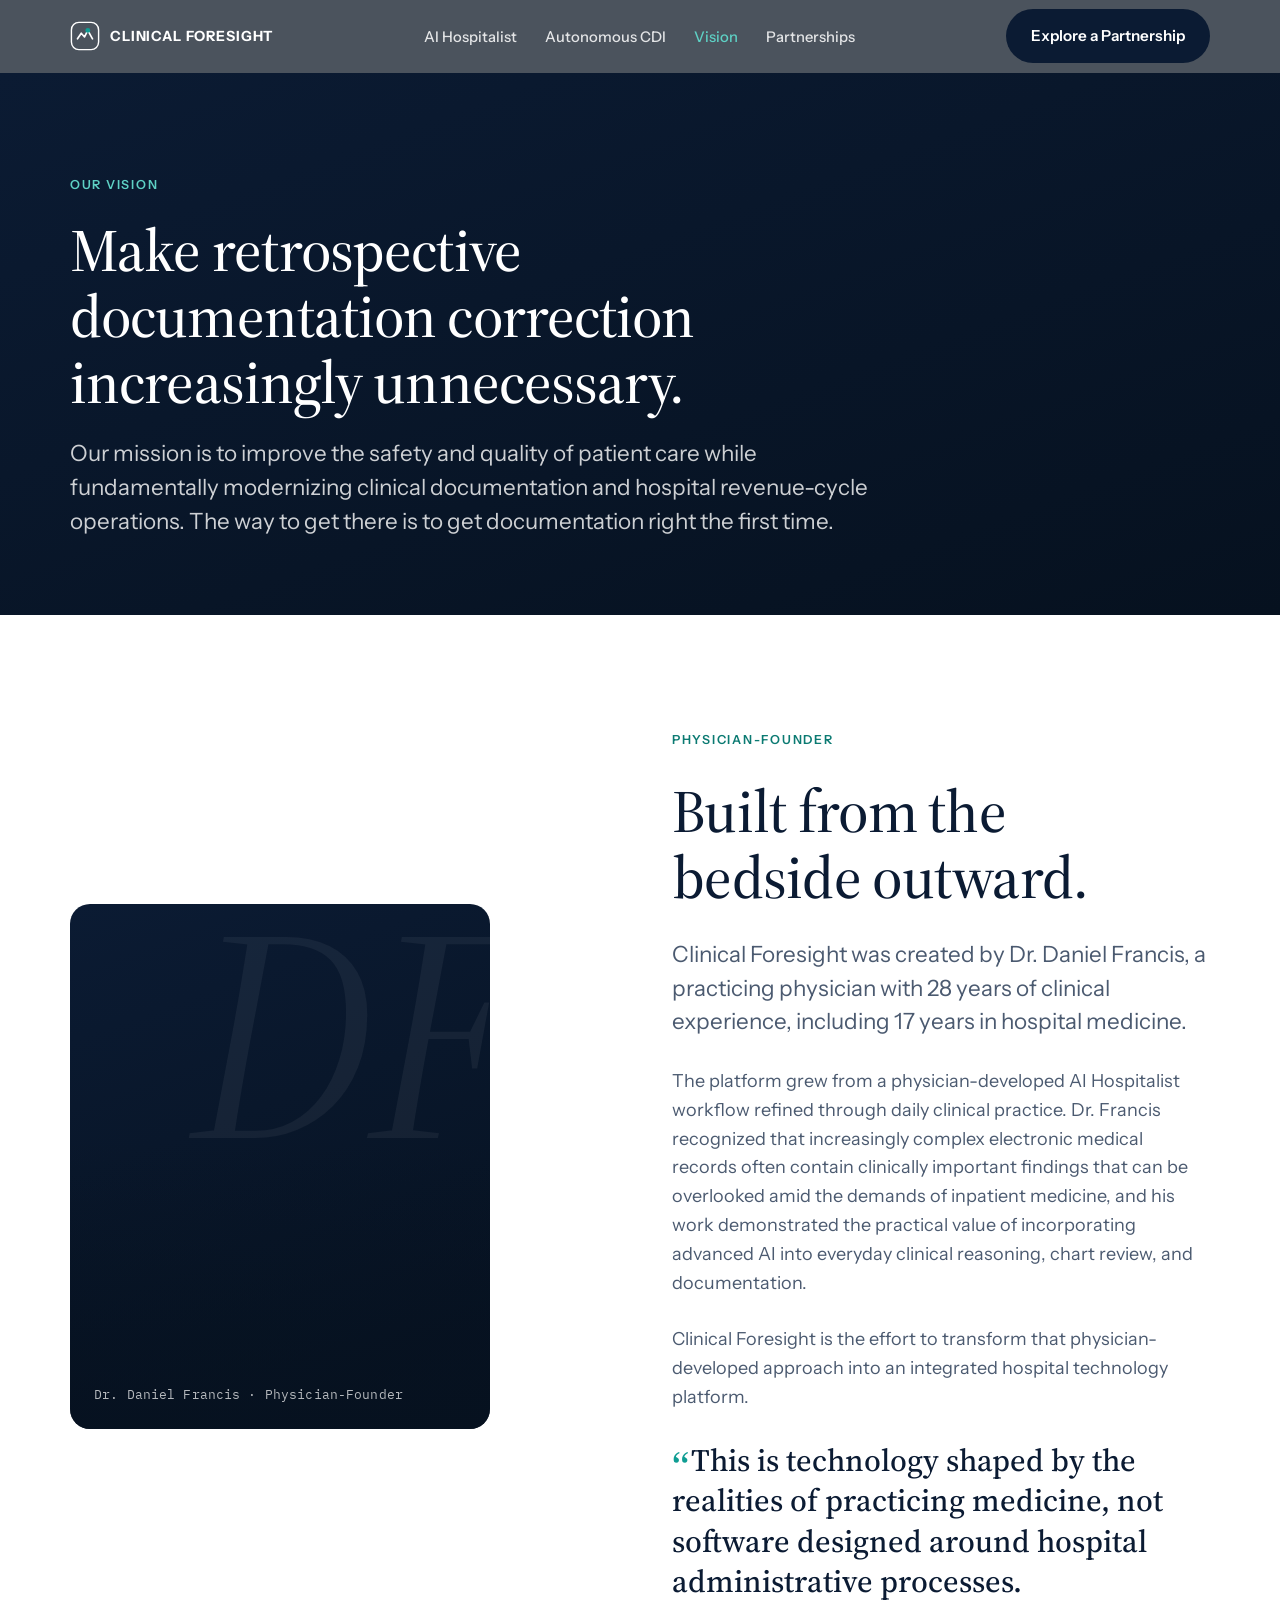
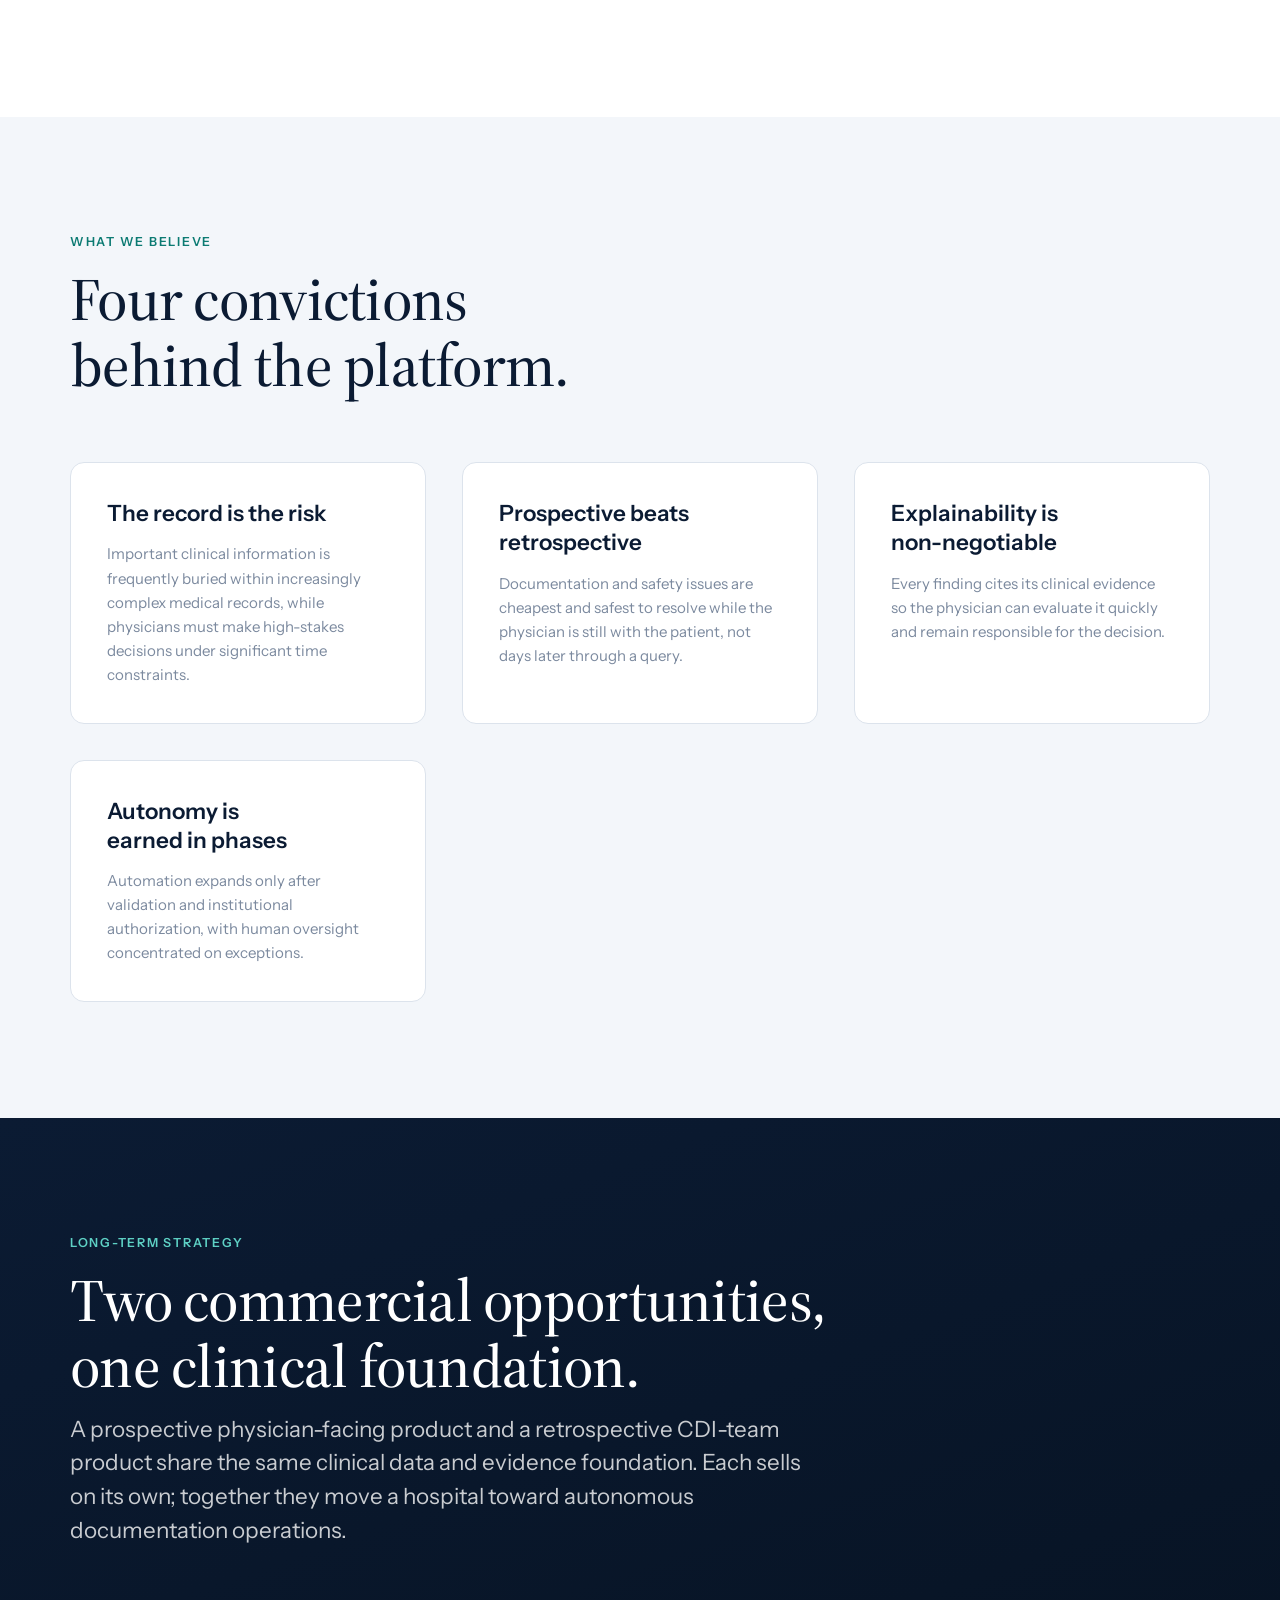
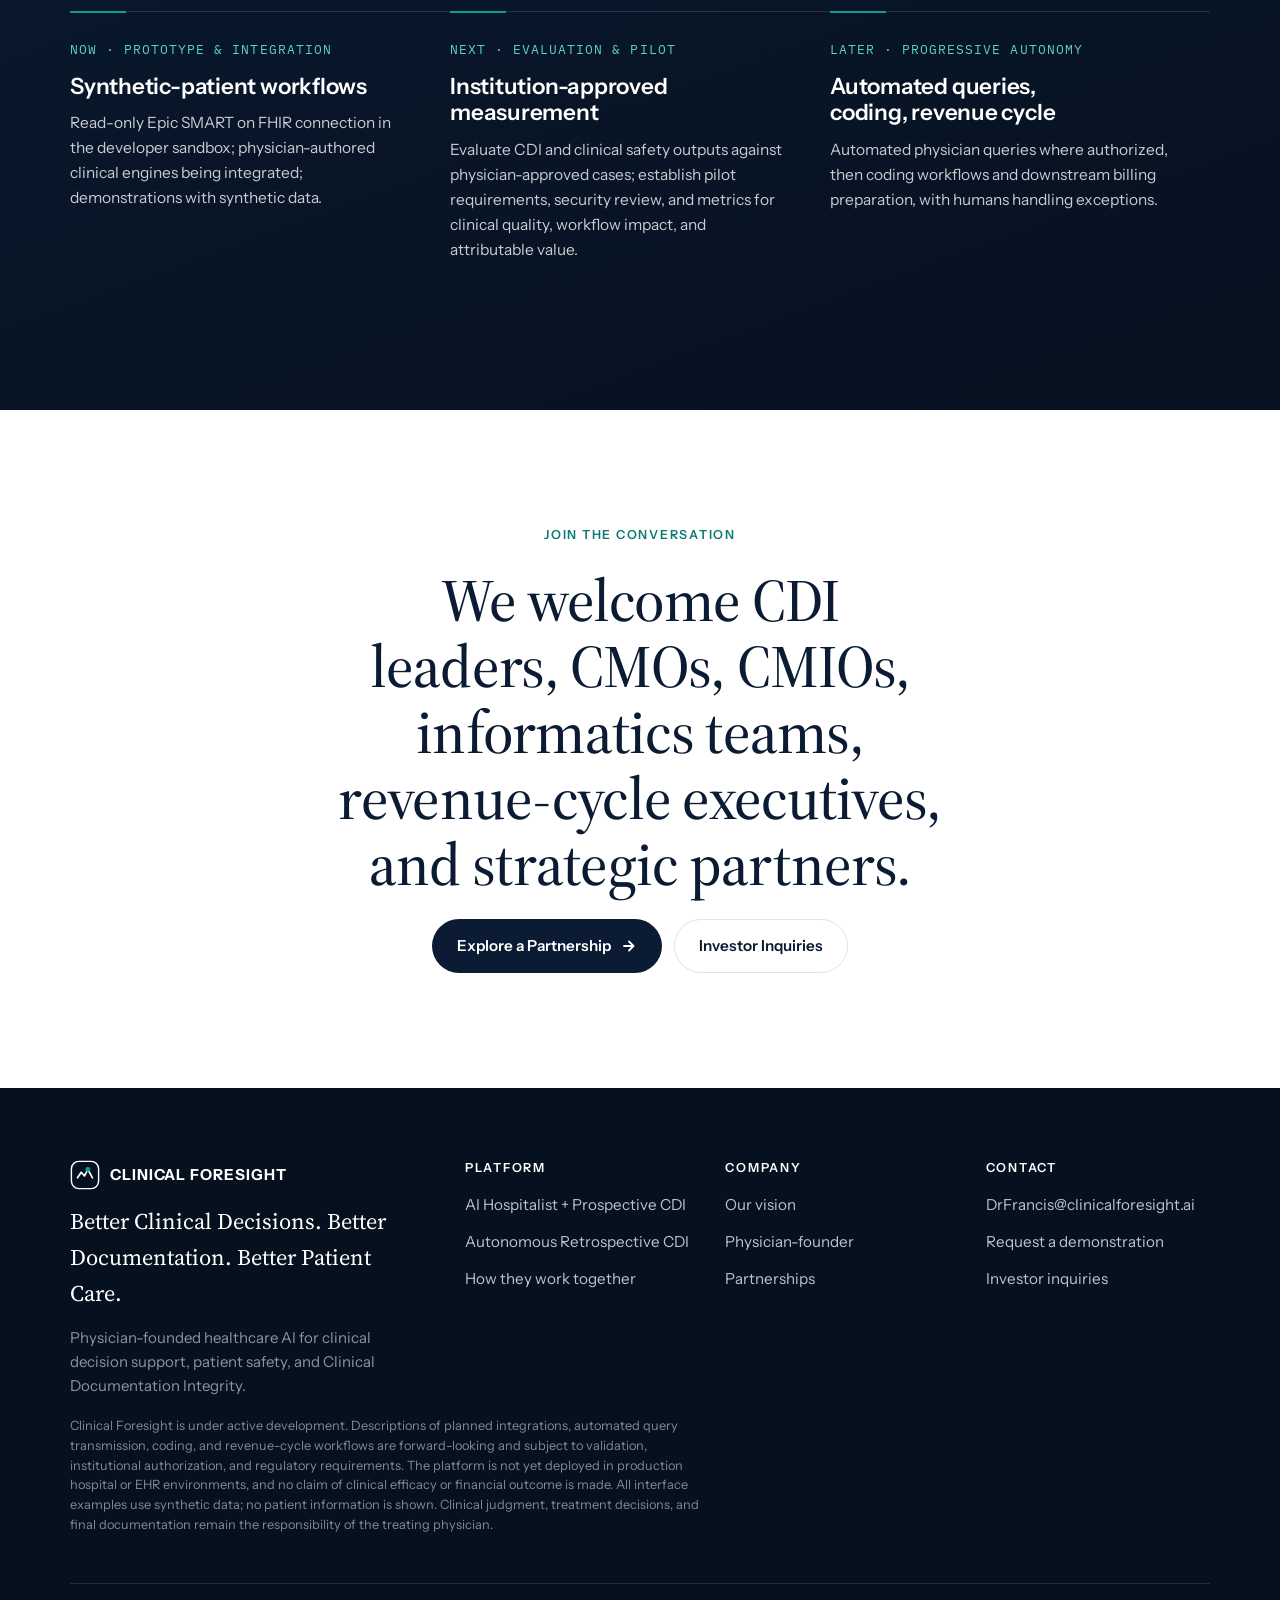
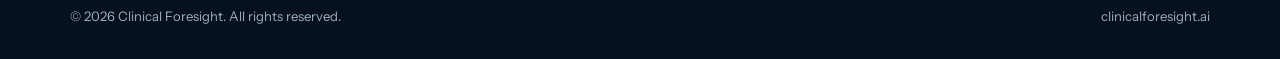
==== about.html @ f78b1f13 "Clinical Foresight website: initial build Co-Authored-By: Claude Fable 5.1 <noreply@anthropic.com> C" ====
<!doctype html>
<html lang="en">
<head>
<meta charset="utf-8">
<meta name="viewport" content="width=device-width, initial-scale=1, viewport-fit=cover">
<title>Our Vision | Clinical Foresight</title>
<meta name="description" content="The physician-founder story, clinical motivation, company mission, and long-term strategy behind Clinical Foresight.">
<link rel="canonical" href="https://www.clinicalforesight.ai/about.html">
<meta property="og:type" content="website">
<meta property="og:site_name" content="Clinical Foresight">
<meta property="og:title" content="Our Vision | Clinical Foresight">
<meta property="og:description" content="The physician-founder story, clinical motivation, company mission, and long-term strategy behind Clinical Foresight.">
<meta property="og:url" content="https://www.clinicalforesight.ai/about.html">
<meta name="twitter:card" content="summary_large_image">
<meta name="theme-color" content="#0B1B33">
<link rel="icon" href="assets/favicon.svg" type="image/svg+xml">
<link rel="preconnect" href="https://fonts.googleapis.com">
<link rel="preconnect" href="https://fonts.gstatic.com" crossorigin>
<link rel="stylesheet" href="https://fonts.googleapis.com/css2?family=Source+Serif+4:ital,opsz,wght@0,8..60,400;0,8..60,500;1,8..60,400;1,8..60,500&family=Instrument+Sans:wght@400;500;600&family=IBM+Plex+Mono:wght@400;500&display=swap">
<link rel="stylesheet" href="assets/styles.css">
<script type="application/ld+json">
{"@context":"https://schema.org","@type":"Organization","name":"Clinical Foresight","url":"https://www.clinicalforesight.ai","email":"DrFrancis@clinicalforesight.ai","founder":{"@type":"Person","name":"Daniel Francis","jobTitle":"Physician-Founder"},"description":"Physician-founded healthcare AI company developing clinical decision support, patient safety, and Clinical Documentation Integrity (CDI) automation for hospitals."}
</script>
</head>
<body>
<a class="skip-link" href="#main">Skip to content</a>
<header class="header header--dark">
  <div class="container">
    <nav class="nav" aria-label="Primary">
      <a class="brand" href="index.html" aria-label="Clinical Foresight home"><svg class="brand__mark" viewBox="0 0 32 32" aria-hidden="true" fill="none">
  <rect x="1.5" y="1.5" width="29" height="29" rx="8" stroke="currentColor" stroke-width="1.5"/>
  <path d="M8 19 L12 13 L15.5 17 L19 10 L24 19" stroke="currentColor" stroke-width="1.8" stroke-linecap="round" stroke-linejoin="round"/>
  <circle cx="19" cy="10" r="2.6" fill="#0F9D93"/>
</svg><span>Clinical Foresight</span></a>
      <ul class="nav__links">
        <li><a href="ai-hospitalist.html">AI Hospitalist</a></li>
        <li><a href="autonomous-cdi.html">Autonomous CDI</a></li>
        <li><a href="about.html" aria-current="page">Vision</a></li>
        <li><a href="contact.html">Partnerships</a></li>
      </ul>
      <a class="btn btn--primary nav__cta" href="contact.html">Explore a Partnership</a>
      <button class="nav__toggle" type="button" aria-expanded="false" aria-controls="mobile-nav" aria-label="Open menu"><span></span></button>
    </nav>
  </div>
  <div class="nav__mobile" id="mobile-nav">
    <div class="container">
      <ul>
        <li><a href="index.html">Home</a></li>
        <li><a href="ai-hospitalist.html">AI Hospitalist</a></li>
        <li><a href="autonomous-cdi.html">Autonomous CDI</a></li>
        <li><a href="about.html" aria-current="page">Vision</a></li>
        <li><a href="contact.html">Partnerships</a></li>
      </ul>
      <a class="btn btn--primary" href="contact.html">Explore a Partnership</a>
    </div>
  </div>
</header>
<main id="main">

<section class="page-hero band">
  <div class="container">
    <div class="page-hero__inner">
      <p class="eyebrow">Our vision</p>
      <h1>Make retrospective documentation correction increasingly unnecessary.</h1>
      <p class="lede">Our mission is to improve the safety and quality of patient care while fundamentally modernizing clinical documentation and hospital revenue-cycle operations. The way to get there is to get documentation right the first time.</p>
    </div>
  </div>
</section>

<section class="section" id="founder">
  <div class="container">
    <div class="founder">
      <div class="founder__portrait reveal" aria-hidden="true">
        <span class="mono">Dr. Daniel Francis · Physician-Founder</span>
      </div>
      <div class="stack stack--lg reveal" data-delay="1">
        <p class="eyebrow">Physician-founder</p>
        <h2>Built from the bedside outward.</h2>
        <p class="lede">Clinical Foresight was created by Dr. Daniel Francis, a practicing physician with 28 years of clinical experience, including 17 years in hospital medicine.</p>
        <p>The platform grew from a physician-developed AI Hospitalist workflow refined through daily clinical practice. Dr. Francis recognized that increasingly complex electronic medical records often contain clinically important findings that can be overlooked amid the demands of inpatient medicine, and his work demonstrated the practical value of incorporating advanced AI into everyday clinical reasoning, chart review, and documentation.</p>
        <p>Clinical Foresight is the effort to transform that physician-developed approach into an integrated hospital technology platform.</p>
        <p class="founder__quote">This is technology shaped by the realities of practicing medicine, not software designed around hospital administrative processes.</p>
      </div>
    </div>
  </div>
</section>

<section class="section section--mist">
  <div class="container">
    <div class="sec-head reveal">
      <p class="eyebrow">What we believe</p>
      <h2>Four convictions behind the platform.</h2>
    </div>
    <div class="grid grid--2">
      <div class="card reveal"><h4>The record is the risk</h4><p class="small">Important clinical information is frequently buried within increasingly complex medical records, while physicians must make high-stakes decisions under significant time constraints.</p></div>
      <div class="card reveal" data-delay="1"><h4>Prospective beats retrospective</h4><p class="small">Documentation and safety issues are cheapest and safest to resolve while the physician is still with the patient, not days later through a query.</p></div>
      <div class="card reveal" data-delay="2"><h4>Explainability is non-negotiable</h4><p class="small">Every finding cites its clinical evidence so the physician can evaluate it quickly and remain responsible for the decision.</p></div>
      <div class="card reveal" data-delay="3"><h4>Autonomy is earned in phases</h4><p class="small">Automation expands only after validation and institutional authorization, with human oversight concentrated on exceptions.</p></div>
    </div>
  </div>
</section>

<section class="section band">
  <div class="container">
    <div class="sec-head reveal">
      <p class="eyebrow">Long-term strategy</p>
      <h2>Two commercial opportunities, one clinical foundation.</h2>
      <p class="lede">A prospective physician-facing product and a retrospective CDI-team product share the same clinical data and evidence foundation. Each sells on its own; together they move a hospital toward autonomous documentation operations.</p>
    </div>
    <div class="steps">
      <div class="step reveal">
        <span class="step__n">NOW · PROTOTYPE &amp; INTEGRATION</span>
        <h3>Synthetic-patient workflows</h3>
        <p>Read-only Epic SMART on FHIR connection in the developer sandbox; physician-authored clinical engines being integrated; demonstrations with synthetic data.</p>
      </div>
      <div class="step reveal" data-delay="1">
        <span class="step__n">NEXT · EVALUATION &amp; PILOT</span>
        <h3>Institution-approved measurement</h3>
        <p>Evaluate CDI and clinical safety outputs against physician-approved cases; establish pilot requirements, security review, and metrics for clinical quality, workflow impact, and attributable value.</p>
      </div>
      <div class="step reveal" data-delay="2">
        <span class="step__n">LATER · PROGRESSIVE AUTONOMY</span>
        <h3>Automated queries, coding, revenue cycle</h3>
        <p>Automated physician queries where authorized, then coding workflows and downstream billing preparation, with humans handling exceptions.</p>
      </div>
    </div>
  </div>
</section>

<section class="section">
  <div class="container">
    <div class="cta reveal">
      <p class="eyebrow">Join the conversation</p>
      <h2>We welcome CDI leaders, CMOs, CMIOs, informatics teams, revenue-cycle executives, and strategic partners.</h2>
      <div class="btn-row">
        <a class="btn btn--primary" href="contact.html">Explore a Partnership <svg class="arrow" width="16" height="16" viewBox="0 0 16 16" aria-hidden="true"><path d="M3 8h9M8 3.5 12.5 8 8 12.5" fill="none" stroke="currentColor" stroke-width="1.8" stroke-linecap="round" stroke-linejoin="round"/></svg></a>
        <a class="btn btn--ghost" href="contact.html#investors">Investor Inquiries</a>
      </div>
    </div>
  </div>
</section>
</main>
<footer class="footer">
  <div class="container">
    <div class="footer__grid">
      <div class="footer__brand">
        <a class="brand" href="index.html"><svg class="brand__mark" viewBox="0 0 32 32" aria-hidden="true" fill="none">
  <rect x="1.5" y="1.5" width="29" height="29" rx="8" stroke="currentColor" stroke-width="1.5"/>
  <path d="M8 19 L12 13 L15.5 17 L19 10 L24 19" stroke="currentColor" stroke-width="1.8" stroke-linecap="round" stroke-linejoin="round"/>
  <circle cx="19" cy="10" r="2.6" fill="#0F9D93"/>
</svg><span>Clinical Foresight</span></a>
        <p class="footer__tag">Better Clinical Decisions. Better Documentation. Better Patient Care.</p>
        <p class="small" style="color:rgba(255,255,255,0.55)">Physician-founded healthcare AI for clinical decision support, patient safety, and Clinical Documentation Integrity.</p>
      </div>
      <div>
        <h4>Platform</h4>
        <ul>
          <li><a href="ai-hospitalist.html">AI Hospitalist + Prospective CDI</a></li>
          <li><a href="autonomous-cdi.html">Autonomous Retrospective CDI</a></li>
          <li><a href="index.html#together">How they work together</a></li>
        </ul>
      </div>
      <div>
        <h4>Company</h4>
        <ul>
          <li><a href="about.html">Our vision</a></li>
          <li><a href="about.html#founder">Physician-founder</a></li>
          <li><a href="contact.html">Partnerships</a></li>
        </ul>
      </div>
      <div>
        <h4>Contact</h4>
        <ul>
          <li><a href="mailto:DrFrancis@clinicalforesight.ai">DrFrancis@clinicalforesight.ai</a></li>
          <li><a href="contact.html#demo">Request a demonstration</a></li>
          <li><a href="contact.html#investors">Investor inquiries</a></li>
        </ul>
      </div>
    </div>
    <p class="footer__legal">Clinical Foresight is under active development. Descriptions of planned integrations, automated query transmission, coding, and revenue-cycle workflows are forward-looking and subject to validation, institutional authorization, and regulatory requirements. The platform is not yet deployed in production hospital or EHR environments, and no claim of clinical efficacy or financial outcome is made. All interface examples use synthetic data; no patient information is shown. Clinical judgment, treatment decisions, and final documentation remain the responsibility of the treating physician.</p>
    <div class="footer__bottom">
      <span>&copy; <span id="year">2026</span> Clinical Foresight. All rights reserved.</span>
      <span>clinicalforesight.ai</span>
    </div>
  </div>
</footer>
<script src="assets/main.js" defer></script>
</body>
</html>
---- assets/styles.css ----
/* ==========================================================================
   Clinical Foresight — design system
   Layout concept: white editorial pages punctuated by deep-navy "instrument"
   bands; one teal accent reserved for the finding that matters.
   ========================================================================== */

:root {
  /* Color */
  --ink:        #0B1B33;   /* deep navy — headings, primary buttons, bands */
  --ink-deep:   #06111F;   /* darkest navy — band gradients */
  --ink-soft:   #1A2E4F;   /* raised surfaces inside navy bands */
  --slate:      #4B5A70;   /* body text */
  --mute:       #7C8A9F;   /* captions, metadata */
  --line:       #DCE3EC;   /* hairlines on white */
  --line-dark:  rgba(255,255,255,0.12);
  --mist:       #F3F6FA;   /* hue-biased neutral surface */
  --paper:      #FFFFFF;
  --teal:       #0F9D93;   /* the single accent */
  --teal-ink:   #0B7A72;   /* accent on white when it must pass AA as text */
  --teal-light: #5ED1C5;   /* accent on navy */
  --amber:      #C98A06;   /* semantic: review */
  --rose:       #D14B4B;   /* semantic: critical */

  /* Type */
  --font-display: "Source Serif 4", "Iowan Old Style", Georgia, serif;
  --font-body:    "Instrument Sans", "Helvetica Neue", Arial, sans-serif;
  --font-mono:    "IBM Plex Mono", "SFMono-Regular", Menlo, monospace;

  /* Scale */
  --step--1: clamp(0.84rem, 0.80rem + 0.2vw, 0.94rem);
  --step-0:  clamp(1.00rem, 0.96rem + 0.25vw, 1.125rem);
  --step-1:  clamp(1.20rem, 1.10rem + 0.5vw, 1.40rem);
  --step-2:  clamp(1.50rem, 1.30rem + 1vw, 1.95rem);
  --step-3:  clamp(1.95rem, 1.60rem + 1.8vw, 2.75rem);
  --step-4:  clamp(2.40rem, 1.80rem + 3vw, 3.75rem);
  --step-5:  clamp(2.80rem, 2.00rem + 4.2vw, 4.75rem);

  --container: 1180px;
  --gutter-l: max(20px, env(safe-area-inset-left, 0px));
  --gutter-r: max(20px, env(safe-area-inset-right, 0px));
  --radius: 14px;
  --shadow: 0 1px 2px rgba(11,27,51,0.06), 0 12px 32px -12px rgba(11,27,51,0.18);
  --ease: cubic-bezier(.2,.7,.2,1);
  color-scheme: light;
}

/* ---------- Reset ---------- */
*, *::before, *::after { box-sizing: border-box; }
html { -webkit-text-size-adjust: 100%; scroll-behavior: smooth; }
body {
  margin: 0;
  font-family: var(--font-body);
  font-size: var(--step-0);
  line-height: 1.6;
  color: var(--slate);
  background: var(--paper);
  -webkit-font-smoothing: antialiased;
  overflow-x: hidden;
}
img, svg { max-width: 100%; height: auto; display: block; }
h1, h2, h3, h4 { color: var(--ink); margin: 0; text-wrap: balance; line-height: 1.1; }
h1 { font-family: var(--font-display); font-weight: 500; font-size: var(--step-5); letter-spacing: -0.015em; }
h2 { font-family: var(--font-display); font-weight: 500; font-size: var(--step-4); letter-spacing: -0.012em; }
h3 { font-family: var(--font-body); font-weight: 600; font-size: var(--step-2); letter-spacing: -0.01em; line-height: 1.2; }
h4 { font-family: var(--font-body); font-weight: 600; font-size: var(--step-1); line-height: 1.3; }
p { margin: 0; }
a { color: var(--teal-ink); text-decoration-thickness: 1px; text-underline-offset: 3px; }
ul { margin: 0; padding: 0; list-style: none; }
strong { color: var(--ink); font-weight: 600; }
:focus-visible { outline: 3px solid var(--teal); outline-offset: 3px; border-radius: 4px; }
.sr-only { position: absolute; width: 1px; height: 1px; overflow: hidden; clip: rect(0 0 0 0); white-space: nowrap; }
.skip-link { position: absolute; left: var(--gutter-l); top: -100px; z-index: 100; background: var(--ink); color: #fff; padding: 10px 16px; border-radius: 8px; }
.skip-link:focus { top: 12px; }

/* ---------- Layout ---------- */
.container { width: 100%; max-width: var(--container); margin-inline: auto; padding-left: var(--gutter-l); padding-right: var(--gutter-r); }
.section { padding-block: clamp(64px, 9vw, 120px); }
.section--tight { padding-block: clamp(40px, 6vw, 72px); }
.section--mist { background: var(--mist); }
.band { background: linear-gradient(160deg, var(--ink) 0%, var(--ink-deep) 100%); color: rgba(255,255,255,0.78); }
.band h1, .band h2, .band h3, .band h4, .band strong { color: #fff; }
.band a { color: var(--teal-light); }
.grid { display: grid; gap: clamp(20px, 3vw, 36px); }
.grid > * { min-width: 0; }
.grid--2 { grid-template-columns: repeat(auto-fit, minmax(min(100%, 320px), 1fr)); }
.grid--3 { grid-template-columns: repeat(auto-fit, minmax(min(100%, 280px), 1fr)); }
.grid--4 { grid-template-columns: repeat(auto-fit, minmax(min(100%, 220px), 1fr)); }
.split { display: grid; gap: clamp(32px, 5vw, 72px); align-items: center; grid-template-columns: repeat(auto-fit, minmax(min(100%, 420px), 1fr)); }
.split > * { min-width: 0; }
.measure { max-width: 62ch; }
.center { text-align: center; margin-inline: auto; }
.stack { display: grid; gap: 16px; }
.stack--lg { gap: 28px; }

/* ---------- Type helpers ---------- */
.eyebrow { font-family: var(--font-body); font-size: 0.78rem; font-weight: 600; letter-spacing: 0.14em; text-transform: uppercase; color: var(--teal-ink); }
.band .eyebrow { color: var(--teal-light); }
.lede { font-size: var(--step-1); line-height: 1.5; color: var(--slate); max-width: 58ch; }
.band .lede { color: rgba(255,255,255,0.78); }
.small { font-size: var(--step--1); color: var(--mute); }
.mono { font-family: var(--font-mono); font-size: 0.82rem; letter-spacing: 0.01em; }
.sec-head { display: grid; gap: 14px; max-width: 760px; margin-bottom: clamp(36px, 5vw, 64px); }
.sec-head--center { text-align: center; margin-inline: auto; }
.sec-head--center .lede { margin-inline: auto; }

/* ---------- Buttons ---------- */
.btn {
  display: inline-flex; align-items: center; justify-content: center; gap: 10px;
  padding: 14px 24px; border-radius: 999px; font-weight: 600; font-size: 0.95rem;
  text-decoration: none; border: 1.5px solid transparent; cursor: pointer; white-space: nowrap;
  transition: transform .25s var(--ease), background .25s var(--ease), border-color .25s var(--ease), box-shadow .25s var(--ease);
}
.btn:hover { transform: translateY(-1px); }
.btn--primary { background: var(--ink); color: #fff; }
.btn--primary:hover { background: var(--ink-deep); box-shadow: 0 10px 24px -10px rgba(11,27,51,0.5); }
.btn--ghost { background: transparent; color: var(--ink); border-color: var(--line); }
.btn--ghost:hover { border-color: var(--ink); }
.band .btn--primary { background: #fff; color: var(--ink); }
.band .btn--primary:hover { background: #F3F6FA; }
.band .btn--ghost { color: #fff; border-color: var(--line-dark); }
.band .btn--ghost:hover { border-color: #fff; }
.btn--accent { background: var(--teal); color: #06111F; }
.btn--accent:hover { background: var(--teal-light); }
.btn .arrow { transition: transform .25s var(--ease); }
.btn:hover .arrow { transform: translateX(3px); }
.btn-row { display: flex; flex-wrap: wrap; gap: 12px; }

/* ---------- Header / nav ---------- */
.header { position: sticky; top: 0; z-index: 50; background: rgba(255,255,255,0.86); backdrop-filter: saturate(160%) blur(14px); -webkit-backdrop-filter: saturate(160%) blur(14px); border-bottom: 1px solid transparent; transition: border-color .3s var(--ease); }
.header.is-scrolled { border-bottom-color: var(--line); }
.header--dark { background: rgba(6,17,31,0.72); }
.header--dark.is-scrolled { border-bottom-color: var(--line-dark); }
.nav { display: flex; align-items: center; justify-content: space-between; gap: 24px; height: 72px; }
.brand { display: inline-flex; align-items: center; gap: 10px; text-decoration: none; color: var(--ink); font-weight: 700; letter-spacing: 0.06em; font-size: 0.88rem; text-transform: uppercase; }
.header--dark .brand { color: #fff; }
.brand__mark { width: 30px; height: 30px; flex: none; }
.nav__links { display: none; align-items: center; gap: 4px; }
.nav__links a { color: var(--ink); text-decoration: none; font-weight: 500; font-size: 0.92rem; padding: 8px 12px; border-radius: 8px; transition: background .2s; }
.nav__links a:hover { background: var(--mist); }
.nav__links a[aria-current="page"] { color: var(--teal-ink); }
.header--dark .nav__links a { color: rgba(255,255,255,0.85); }
.header--dark .nav__links a:hover { background: rgba(255,255,255,0.08); }
.header--dark .nav__links a[aria-current="page"] { color: var(--teal-light); }
.nav__cta { display: none; }
.nav__toggle { display: inline-flex; align-items: center; justify-content: center; width: 44px; height: 44px; border: 1px solid var(--line); background: transparent; border-radius: 10px; cursor: pointer; color: var(--ink); }
.header--dark .nav__toggle { color: #fff; border-color: var(--line-dark); }
.nav__toggle span { display: block; width: 18px; height: 2px; background: currentColor; position: relative; transition: transform .3s var(--ease), opacity .3s; }
.nav__toggle span::before, .nav__toggle span::after { content: ""; position: absolute; left: 0; width: 18px; height: 2px; background: currentColor; transition: transform .3s var(--ease), top .3s var(--ease); }
.nav__toggle span::before { top: -6px; } .nav__toggle span::after { top: 6px; }
.nav__toggle[aria-expanded="true"] span { background: transparent; }
.nav__toggle[aria-expanded="true"] span::before { top: 0; transform: rotate(45deg); }
.nav__toggle[aria-expanded="true"] span::after { top: 0; transform: rotate(-45deg); }
.nav__mobile { display: none; border-top: 1px solid var(--line); background: #fff; }
.header--dark .nav__mobile { background: var(--ink-deep); border-color: var(--line-dark); }
.nav__mobile.is-open { display: block; }
.nav__mobile ul { display: grid; gap: 4px; padding-block: 12px; }
.nav__mobile a { display: block; padding: 12px 14px; border-radius: 10px; font-weight: 500; color: var(--ink); text-decoration: none; }
.header--dark .nav__mobile a { color: #fff; }
.nav__mobile .btn { margin: 8px 14px 4px; width: calc(100% - 28px); }
@media (min-width: 900px) {
  .nav__links { display: flex; }
  .nav__cta { display: inline-flex; }
  .nav__toggle, .nav__mobile { display: none !important; }
}

/* ---------- Hero ---------- */
.hero { position: relative; overflow: hidden; isolation: isolate; }
.hero__inner { position: relative; padding-block: clamp(72px, 10vw, 140px) clamp(64px, 8vw, 110px); display: grid; gap: 28px; max-width: 820px; }
.hero__canvas { position: absolute; inset: 0; z-index: -1; opacity: 0.9; }
.hero__canvas canvas { width: 100%; height: 100%; display: block; }
.hero__fade { position: absolute; inset: 0; z-index: -1; background: radial-gradient(120% 90% at 20% 30%, rgba(6,17,31,0.0) 0%, rgba(6,17,31,0.55) 60%, rgba(6,17,31,0.92) 100%); }
.hero h1 { color: #fff; max-width: 15ch; }
.hero h1 em { font-style: italic; color: var(--teal-light); }
.hero .lede { color: rgba(255,255,255,0.82); }
.hero__meta { display: flex; flex-wrap: wrap; gap: 10px 22px; color: rgba(255,255,255,0.6); font-size: 0.85rem; padding-top: 8px; }
.hero__meta li { display: inline-flex; align-items: center; gap: 8px; }
.hero__meta li::before { content: ""; width: 6px; height: 6px; border-radius: 50%; background: var(--teal-light); }

/* Product-page hero (compact) */
.page-hero { position: relative; overflow: hidden; }
.page-hero__inner { padding-block: clamp(64px, 8vw, 110px) clamp(48px, 6vw, 80px); display: grid; gap: 22px; max-width: 820px; }
.page-hero h1 { color: #fff; font-size: var(--step-4); }
.page-hero .lede { color: rgba(255,255,255,0.8); }

/* ---------- Tag line strip ---------- */
.strip { border-block: 1px solid var(--line); }
.strip__inner { display: flex; flex-wrap: wrap; align-items: center; justify-content: center; gap: 12px 40px; padding-block: 18px; font-family: var(--font-display); font-size: var(--step-1); color: var(--ink); text-align: center; }
.strip__inner span { display: inline-flex; align-items: center; gap: 14px; }
.strip__inner span + span::before { content: ""; width: 5px; height: 5px; border-radius: 50%; background: var(--teal); }
@media (max-width: 640px) { .strip__inner { flex-direction: column; gap: 4px; } .strip__inner span + span::before { display: none; } }

/* ---------- Cards ---------- */
.card { background: var(--paper); border: 1px solid var(--line); border-radius: var(--radius); padding: clamp(24px, 3vw, 36px); display: grid; gap: 14px; align-content: start; transition: transform .35s var(--ease), box-shadow .35s var(--ease), border-color .35s var(--ease); }
.card:hover { transform: translateY(-3px); box-shadow: var(--shadow); border-color: #C9D3E0; }
.card__icon { width: 44px; height: 44px; border-radius: 12px; display: grid; place-items: center; background: var(--mist); color: var(--teal-ink); }
.card__icon svg { width: 22px; height: 22px; }
.card--link { text-decoration: none; color: inherit; }
.card--link .card__more { color: var(--teal-ink); font-weight: 600; display: inline-flex; gap: 8px; align-items: center; margin-top: 6px; }
.card--link:hover .card__more .arrow { transform: translateX(3px); }
.card--link .arrow { transition: transform .25s var(--ease); }
.band .card { background: rgba(255,255,255,0.04); border-color: var(--line-dark); color: rgba(255,255,255,0.78); }
.band .card:hover { border-color: rgba(255,255,255,0.3); box-shadow: none; }
.band .card__icon { background: rgba(255,255,255,0.08); color: var(--teal-light); }

/* Product pathway cards */
.pathway { display: grid; gap: 22px; grid-template-columns: repeat(auto-fit, minmax(min(100%, 420px), 1fr)); }
.pathway > * { min-width: 0; }
.pathway__card { position: relative; display: grid; gap: 18px; padding: clamp(28px, 4vw, 44px); border-radius: 20px; text-decoration: none; color: inherit; border: 1px solid var(--line); background: var(--paper); overflow: hidden; transition: transform .4s var(--ease), box-shadow .4s var(--ease); }
.pathway__card:hover { transform: translateY(-4px); box-shadow: var(--shadow); }
.pathway__card--ink { background: linear-gradient(160deg, var(--ink) 0%, var(--ink-deep) 100%); color: rgba(255,255,255,0.78); border-color: transparent; }
.pathway__card--ink h3, .pathway__card--ink strong { color: #fff; }
.pathway__card--ink .eyebrow { color: var(--teal-light); }
.pathway__card h3 { font-family: var(--font-display); font-weight: 500; font-size: var(--step-3); line-height: 1.08; }
.pathway__card ul { display: grid; gap: 8px; }
.pathway__card li { display: flex; gap: 10px; align-items: flex-start; font-size: 0.95rem; }
.pathway__card li::before { content: ""; flex: none; width: 6px; height: 6px; margin-top: 10px; border-radius: 50%; background: var(--teal); }
.pathway__card--ink li::before { background: var(--teal-light); }
.pathway__card .card__more { display: inline-flex; gap: 8px; align-items: center; font-weight: 600; color: var(--ink); margin-top: 6px; }
.pathway__card--ink .card__more { color: #fff; }
.pathway__card .arrow { transition: transform .25s var(--ease); }
.pathway__card:hover .arrow { transform: translateX(4px); }
.pathway__card::after { content: ""; position: absolute; right: -60px; top: -60px; width: 220px; height: 220px; border-radius: 50%; background: radial-gradient(circle, rgba(15,157,147,0.12), transparent 70%); pointer-events: none; }

/* ---------- Workflow steps (a true sequence) ---------- */
.steps { display: grid; gap: 0; grid-template-columns: repeat(auto-fit, minmax(min(100%, 300px), 1fr)); }
.steps > * { min-width: 0; }
.step { position: relative; padding: 28px 28px 32px 0; display: grid; gap: 12px; align-content: start; border-top: 1px solid var(--line); }
.band .step { border-top-color: var(--line-dark); }
.step::before { content: ""; position: absolute; top: -1px; left: 0; width: 56px; height: 2px; background: var(--teal); }
.step__n { font-family: var(--font-mono); font-size: 0.8rem; color: var(--teal-ink); letter-spacing: 0.08em; }
.band .step__n { color: var(--teal-light); }
.step h3 { font-size: var(--step-1); }
.step p { font-size: 0.97rem; }
@media (min-width: 900px) { .step { padding-right: 40px; } }

/* ---------- Interface mockup (synthetic data) ---------- */
.mock { background: #fff; border: 1px solid var(--line); border-radius: 18px; box-shadow: var(--shadow); overflow: hidden; color: var(--ink); font-size: 0.86rem; }
.band .mock { border-color: rgba(255,255,255,0.1); box-shadow: 0 30px 60px -30px rgba(0,0,0,0.6); }
.mock__bar { display: flex; align-items: center; justify-content: space-between; gap: 12px; padding: 12px 16px; border-bottom: 1px solid var(--line); background: var(--mist); }
.mock__bar .mono { color: var(--mute); }
.mock__title { font-weight: 600; display: flex; align-items: center; gap: 10px; }
.mock__title .dot { width: 8px; height: 8px; border-radius: 50%; background: var(--teal); box-shadow: 0 0 0 4px rgba(15,157,147,0.18); }
.mock__body { display: grid; gap: 0; grid-template-columns: 1fr; }
.mock__aside { padding: 16px; border-bottom: 1px solid var(--line); display: grid; gap: 10px; background: #fff; }
.mock__aside dl { display: grid; grid-template-columns: auto 1fr; gap: 6px 14px; margin: 0; align-content: start; }
.mock__aside dt { color: var(--mute); } .mock__aside dd { margin: 0; font-weight: 500; }
.mock__main { padding: 16px; display: grid; gap: 10px; }
.finding { display: grid; grid-template-columns: auto 1fr; gap: 12px; padding: 12px 14px; border: 1px solid var(--line); border-radius: 12px; background: #fff; }
.finding__sev { width: 10px; height: 10px; border-radius: 50%; margin-top: 6px; }
.finding__sev--critical { background: var(--rose); }
.finding__sev--review { background: var(--amber); }
.finding__sev--cdi { background: var(--teal); }
.finding__head { display: flex; flex-wrap: wrap; gap: 6px 10px; align-items: baseline; justify-content: space-between; }
.finding__head strong { font-size: 0.9rem; }
.chip { display: inline-block; font-family: var(--font-mono); font-size: 0.68rem; letter-spacing: 0.06em; text-transform: uppercase; padding: 3px 8px; border-radius: 6px; background: var(--mist); color: var(--slate); }
.finding p { color: var(--slate); font-size: 0.84rem; line-height: 1.5; margin-top: 4px; }
.finding__q { margin-top: 6px; padding: 8px 10px; border-left: 2px solid var(--teal); background: var(--mist); border-radius: 0 8px 8px 0; font-style: italic; color: var(--ink); font-size: 0.84rem; }
.mock__foot { padding: 12px 16px; border-top: 1px solid var(--line); display: flex; flex-wrap: wrap; gap: 8px 16px; justify-content: space-between; align-items: center; color: var(--mute); font-size: 0.78rem; }
.mock__foot .chip { background: rgba(15,157,147,0.12); color: var(--teal-ink); }
@media (min-width: 700px) {
  .mock__body { grid-template-columns: 220px 1fr; }
  .mock__aside { border-bottom: 0; border-right: 1px solid var(--line); }
}

/* ---------- Phases (autonomy roadmap) ---------- */
.phases { display: grid; gap: 18px; }
.phase { display: grid; gap: 14px; grid-template-columns: 1fr; padding: clamp(22px, 3vw, 32px); border: 1px solid var(--line); border-radius: 18px; background: var(--paper); }
.band .phase { background: rgba(255,255,255,0.04); border-color: var(--line-dark); }
.phase__meta { display: grid; gap: 6px; align-content: start; }
.phase__meta .mono { color: var(--teal-ink); }
.band .phase__meta .mono { color: var(--teal-light); }
.phase__status { display: inline-flex; align-items: center; gap: 8px; font-size: 0.8rem; font-weight: 600; color: var(--slate); }
.band .phase__status { color: rgba(255,255,255,0.7); }
.phase__status::before { content: ""; width: 8px; height: 8px; border-radius: 50%; background: var(--teal); }
.phase__status--planned::before { background: transparent; border: 2px solid var(--teal); }
.phase__status--future::before { background: transparent; border: 2px dashed var(--mute); }
.phase__body { display: grid; gap: 10px; }
.phase__body ul { display: grid; gap: 6px; }
.phase__body li { display: flex; gap: 10px; font-size: 0.95rem; }
.phase__body li::before { content: "–"; color: var(--teal-ink); }
.band .phase__body li::before { color: var(--teal-light); }
@media (min-width: 820px) { .phase { grid-template-columns: 240px 1fr; gap: 32px; } }

/* ---------- Comparison (then / now) ---------- */
.compare { display: grid; gap: 20px; grid-template-columns: repeat(auto-fit, minmax(min(100%, 340px), 1fr)); }
.compare > * { min-width: 0; }
.compare__col { padding: clamp(24px, 3vw, 36px); border-radius: 18px; display: grid; gap: 14px; align-content: start; border: 1px solid var(--line); }
.compare__col--now { background: var(--mist); }
.compare__col--next { background: linear-gradient(160deg, var(--ink) 0%, var(--ink-deep) 100%); color: rgba(255,255,255,0.8); border-color: transparent; }
.compare__col--next h3, .compare__col--next strong { color: #fff; }
.compare__col--next .eyebrow { color: var(--teal-light); }
.compare__col ul { display: grid; gap: 10px; }
.compare__col li { display: flex; gap: 10px; align-items: flex-start; font-size: 0.97rem; }
.compare__col li svg { flex: none; width: 18px; height: 18px; margin-top: 3px; }
.compare__col--now li svg { color: var(--mute); }
.compare__col--next li svg { color: var(--teal-light); }

/* ---------- Feature list ---------- */
.features { display: grid; gap: 28px 36px; grid-template-columns: repeat(auto-fit, minmax(min(100%, 300px), 1fr)); }
.features > * { min-width: 0; }
.feature { display: grid; gap: 8px; padding-top: 18px; border-top: 1px solid var(--line); }
.band .feature { border-top-color: var(--line-dark); }
.feature h4 { font-size: 1.05rem; }
.feature p { font-size: 0.95rem; }

/* ---------- Founder ---------- */
.founder { display: grid; gap: clamp(28px, 5vw, 64px); grid-template-columns: repeat(auto-fit, minmax(min(100%, 360px), 1fr)); align-items: center; }
.founder > * { min-width: 0; }
.founder__quote { font-family: var(--font-display); font-size: var(--step-2); line-height: 1.3; color: var(--ink); font-weight: 500; }
.band .founder__quote { color: #fff; }
.founder__quote::before { content: "“"; color: var(--teal); font-size: 1.4em; line-height: 0; vertical-align: -0.3em; margin-right: 2px; }
.founder__name { display: grid; gap: 2px; }
.founder__name strong { font-size: 1rem; }
.founder__portrait { aspect-ratio: 4 / 5; max-width: 420px; width: 100%; border-radius: 20px; background: linear-gradient(160deg, var(--ink) 0%, var(--ink-deep) 100%); position: relative; overflow: hidden; display: grid; place-items: end start; padding: 24px; color: rgba(255,255,255,0.7); }
.founder__portrait img { position: absolute; inset: 0; width: 100%; height: 100%; object-fit: cover; }
.founder__portrait .mono { position: relative; }
.founder__portrait::after { content: ""; position: absolute; inset: 0; background: linear-gradient(to top, rgba(6,17,31,0.75), transparent 55%); }
.founder__portrait .mono { z-index: 1; }
.founder__portrait::before { content: "DF"; position: absolute; right: -6%; top: -4%; font-family: var(--font-display); font-style: italic; font-size: clamp(160px, 40vw, 300px); line-height: 1; color: rgba(255,255,255,0.05); pointer-events: none; }

/* ---------- Status note ---------- */
.status { display: grid; gap: 10px; padding: 22px 26px; border-radius: 14px; border: 1px solid var(--line); background: var(--mist); font-size: 0.93rem; }
.status strong { display: inline-flex; align-items: center; gap: 8px; }
.status strong::before { content: ""; width: 8px; height: 8px; border-radius: 50%; background: var(--amber); }
.band .status { background: rgba(255,255,255,0.05); border-color: var(--line-dark); color: rgba(255,255,255,0.75); }

/* ---------- CTA band ---------- */
.cta { text-align: center; display: grid; gap: 22px; justify-items: center; }
.cta h2 { max-width: 22ch; }
.cta .btn-row { justify-content: center; }
.cta__email { font-family: var(--font-mono); color: var(--teal-light); font-size: 0.95rem; }

/* ---------- Contact form ---------- */
.form { display: grid; gap: 18px; }
.form__row { display: grid; gap: 18px; grid-template-columns: repeat(auto-fit, minmax(min(100%, 240px), 1fr)); }
.field { display: grid; gap: 6px; }
.field label { font-size: 0.86rem; font-weight: 600; color: var(--ink); }
.field input, .field select, .field textarea { width: 100%; font: inherit; font-size: 1rem; padding: 12px 14px; border: 1px solid var(--line); border-radius: 10px; background: #fff; color: var(--ink); transition: border-color .2s; }
.field input:focus, .field select:focus, .field textarea:focus { outline: none; border-color: var(--teal); box-shadow: 0 0 0 3px rgba(15,157,147,0.18); }
.field textarea { min-height: 140px; resize: vertical; }
.form__note { font-size: 0.85rem; color: var(--mute); }
.contact-aside { display: grid; gap: 22px; align-content: start; }
.contact-aside .email { font-family: var(--font-mono); font-size: 1rem; word-break: break-all; }
.contact-list { display: grid; gap: 10px; }
.contact-list li { display: flex; gap: 10px; align-items: flex-start; font-size: 0.95rem; }
.contact-list li::before { content: ""; flex: none; width: 6px; height: 6px; margin-top: 10px; border-radius: 50%; background: var(--teal); }

/* ---------- Footer ---------- */
.footer { background: var(--ink-deep); color: rgba(255,255,255,0.65); padding-block: clamp(48px, 6vw, 72px) 32px; }
.footer__grid { display: grid; gap: 36px; grid-template-columns: repeat(auto-fit, minmax(min(100%, 200px), 1fr)); }
.footer__grid > * { min-width: 0; }
.footer__brand { grid-column: 1 / -1; display: grid; gap: 14px; }
.footer__brand .brand { color: #fff; }
.footer__tag { font-family: var(--font-display); font-size: var(--step-1); color: #fff; max-width: 32ch; }
.footer h4 { color: #fff; font-size: 0.78rem; letter-spacing: 0.14em; text-transform: uppercase; margin-bottom: 14px; }
.footer ul { display: grid; gap: 8px; }
.footer a { color: rgba(255,255,255,0.75); text-decoration: none; font-size: 0.95rem; }
.footer a:hover { color: #fff; }
.footer__bottom { margin-top: 48px; padding-top: 22px; border-top: 1px solid var(--line-dark); display: flex; flex-wrap: wrap; gap: 10px 24px; justify-content: space-between; font-size: 0.82rem; }
.footer__legal { max-width: 72ch; font-size: 0.8rem; line-height: 1.55; color: rgba(255,255,255,0.5); margin-top: 18px; }
@media (min-width: 900px) { .footer__grid { grid-template-columns: 1.6fr 1fr 1fr 1fr; } .footer__brand { grid-column: auto; } }

/* ---------- Reveal motion ---------- */
/* Content is visible at rest; JS only hides elements that start below the fold, then reveals them on scroll. */
.reveal { opacity: 1; transform: none; }
@media (prefers-reduced-motion: no-preference) {
  .reveal { transition: opacity .7s var(--ease), transform .7s var(--ease); }
  .reveal.reveal--pending { opacity: 0; transform: translateY(18px); }
  .reveal.is-visible { opacity: 1; transform: none; }
  .js .reveal[data-delay="1"] { transition-delay: .1s; }
  .js .reveal[data-delay="2"] { transition-delay: .2s; }
  .js .reveal[data-delay="3"] { transition-delay: .3s; }
}
@media (prefers-reduced-motion: reduce) { html { scroll-behavior: auto; } .btn, .card, .pathway__card { transition: none; } }
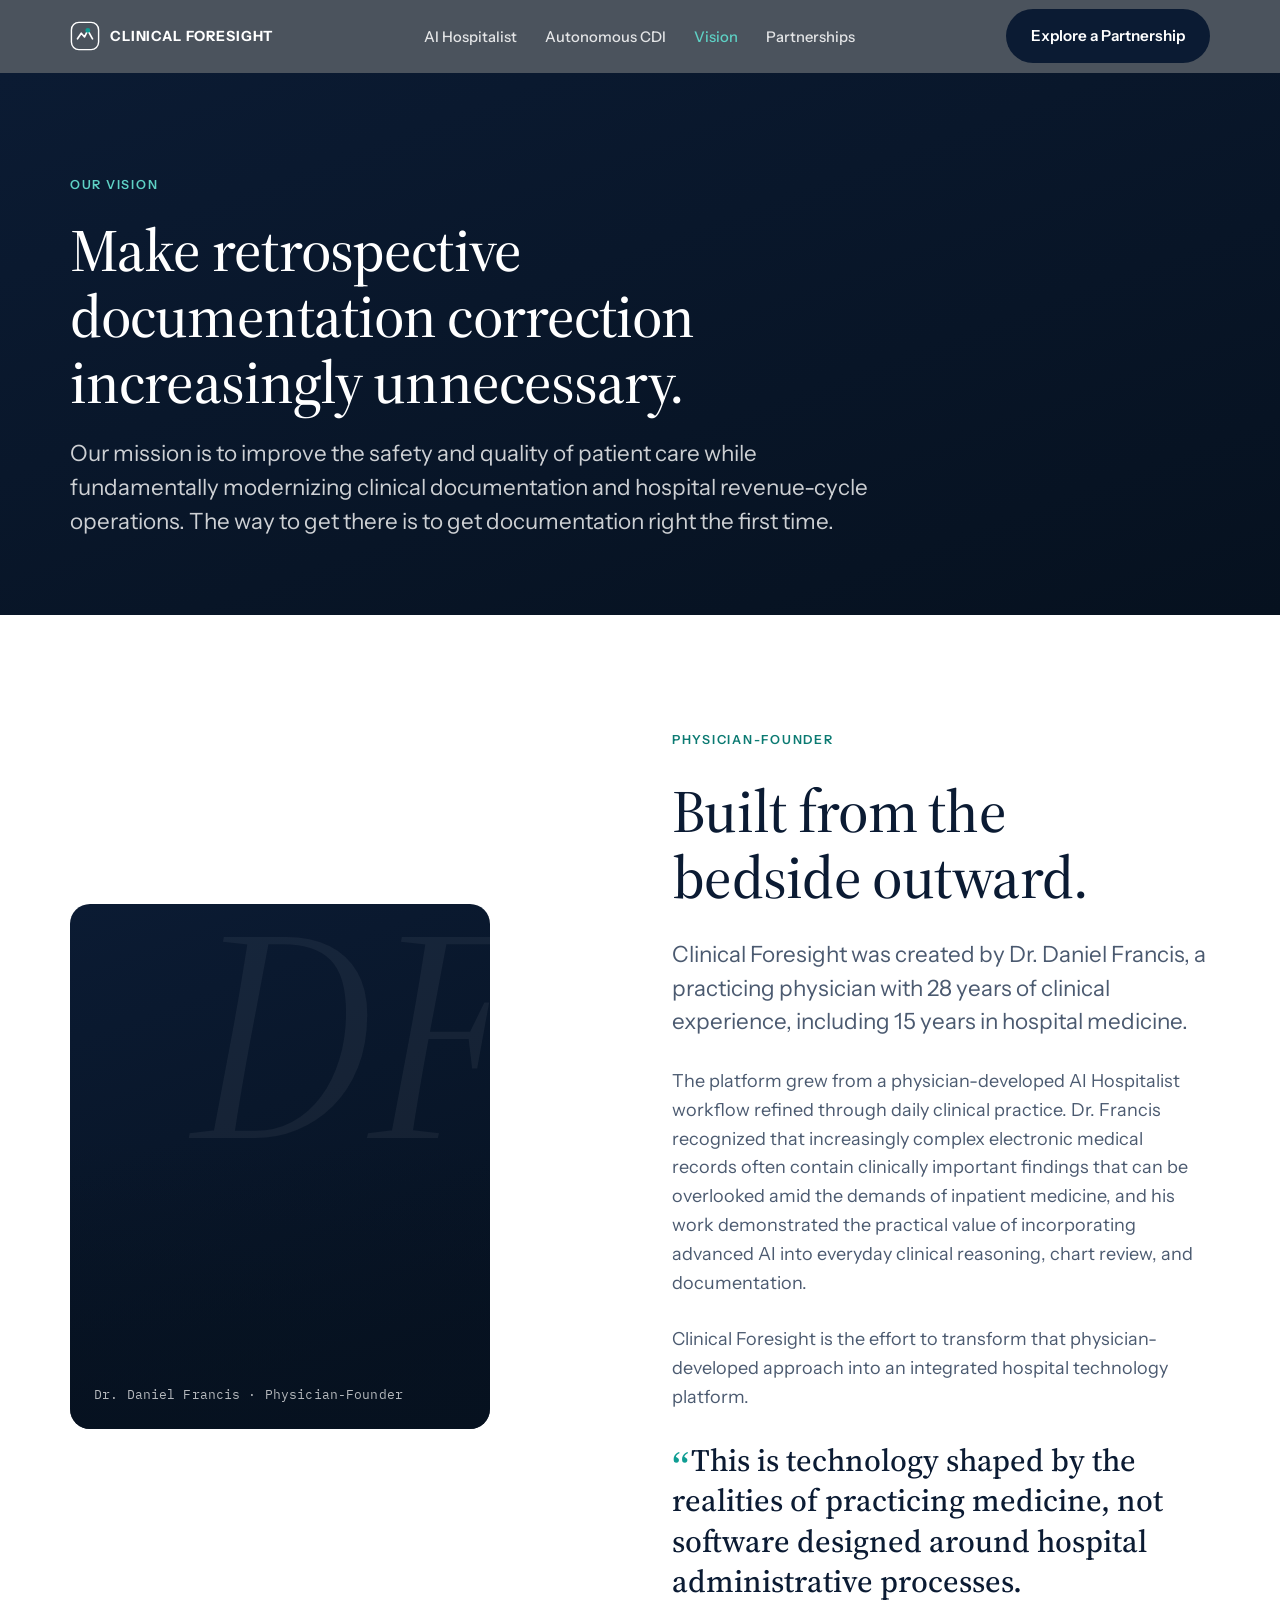
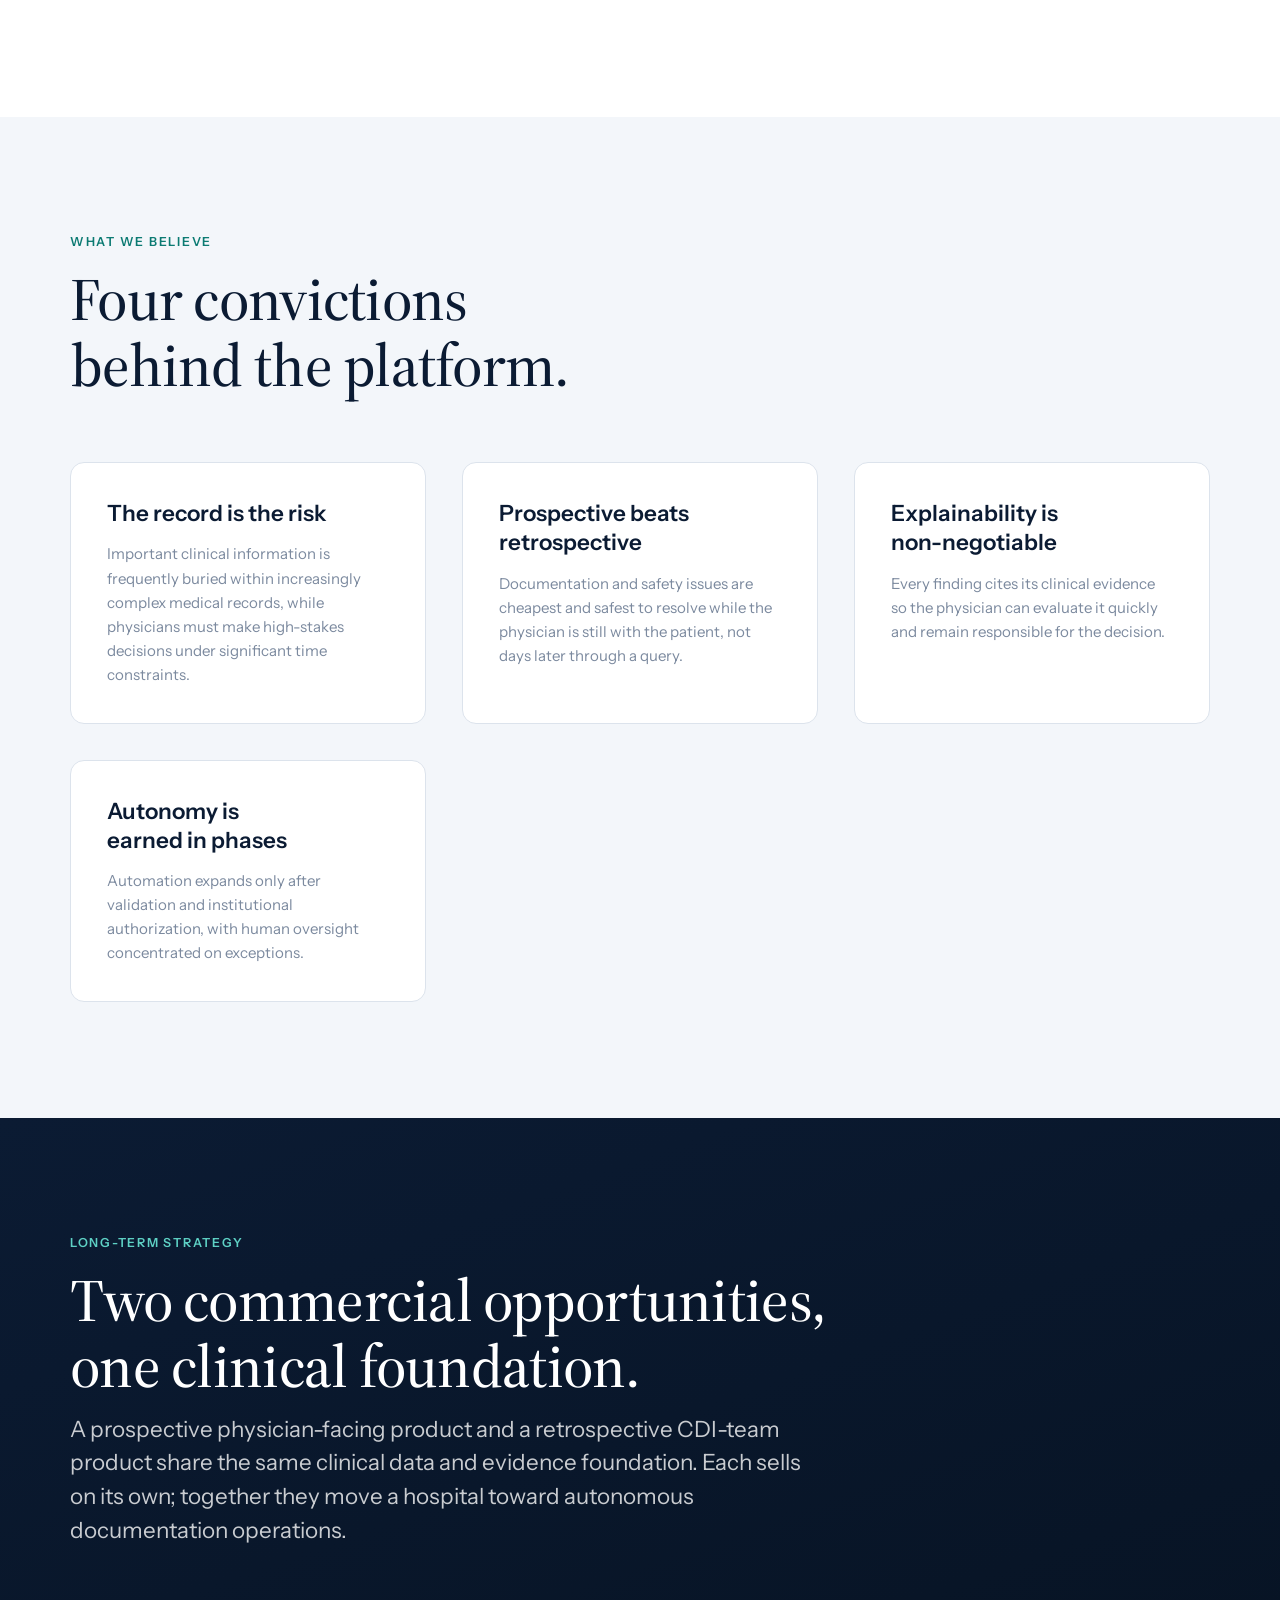
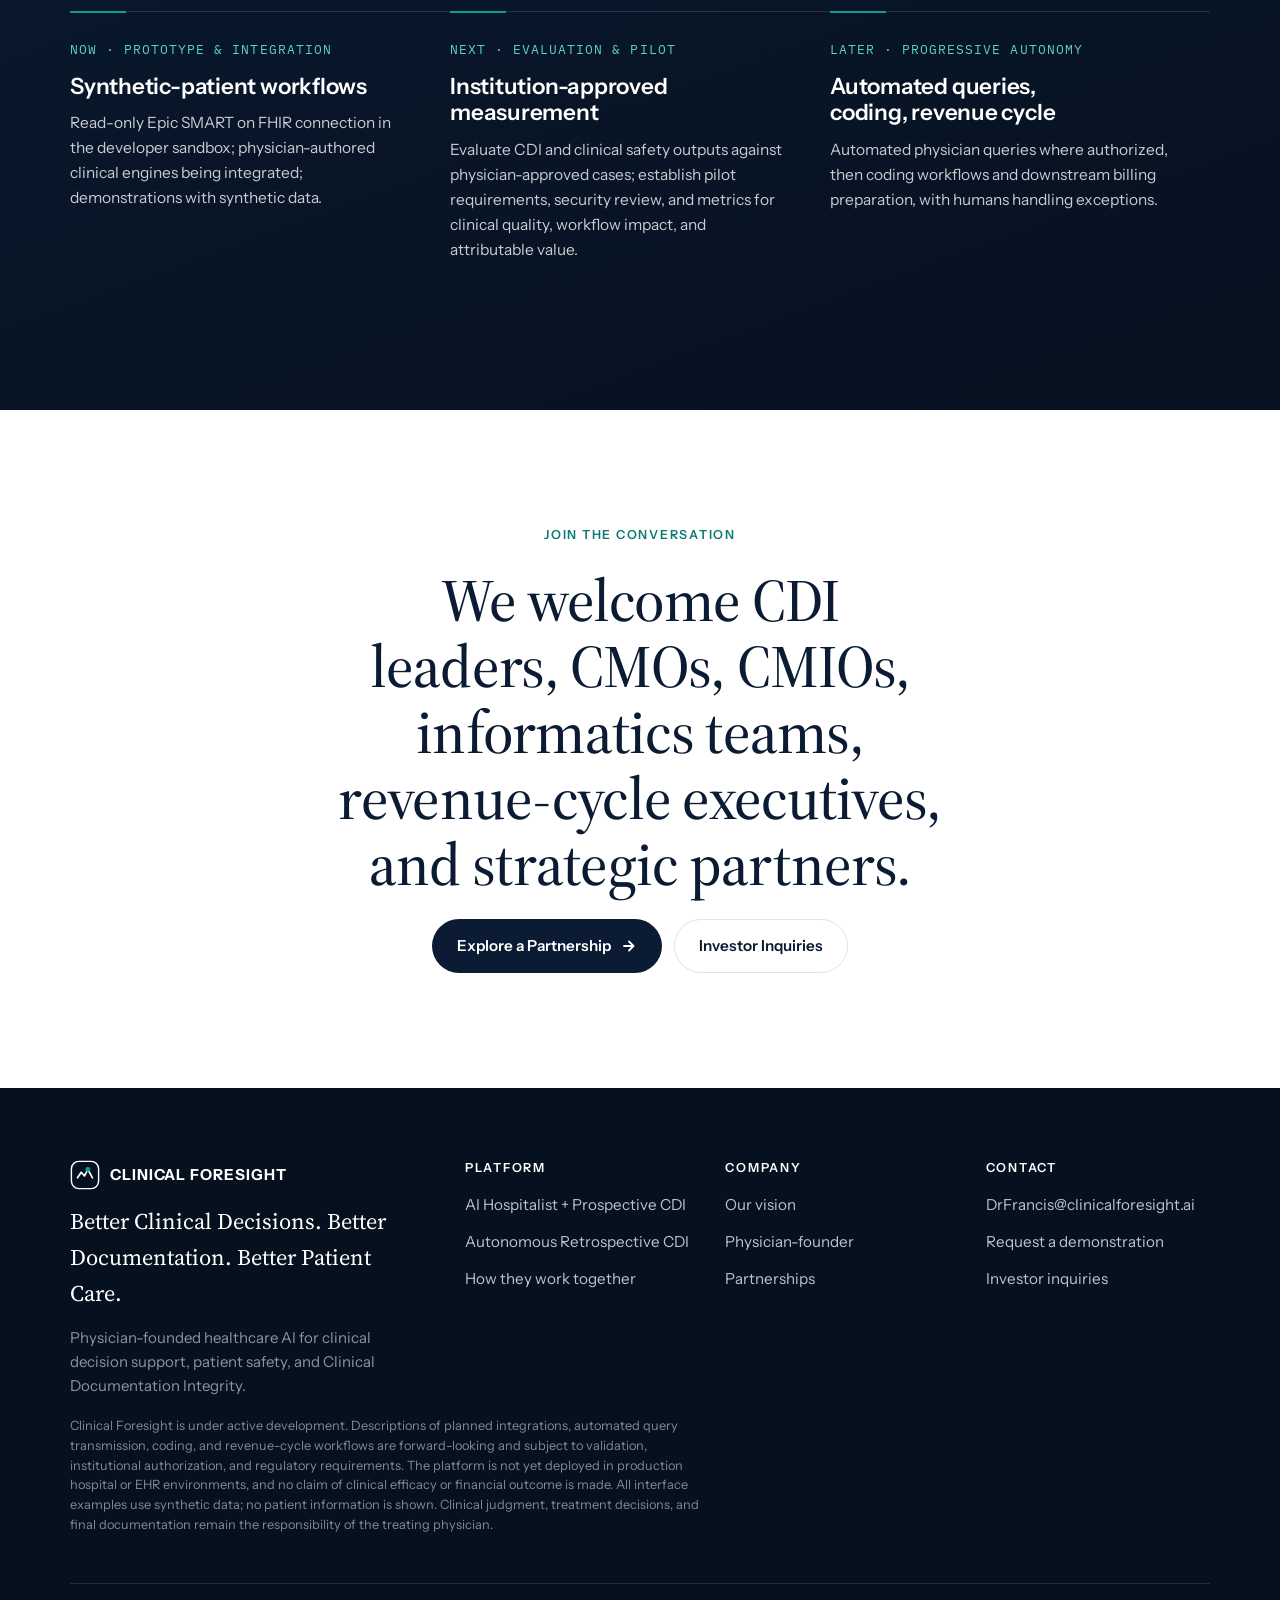
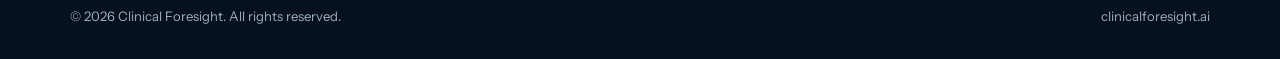
==== commit 573bfa08: "Correct years in hospital medicine to 15 Co-Authored-By: Claude Opus 5.5 <noreply@anthropic.com> Cla" ====
--- a/about.html
+++ b/about.html
@@ -76,7 +76,7 @@
       <div class="stack stack--lg reveal" data-delay="1">
         <p class="eyebrow">Physician-founder</p>
         <h2>Built from the bedside outward.</h2>
-        <p class="lede">Clinical Foresight was created by Dr. Daniel Francis, a practicing physician with 28 years of clinical experience, including 17 years in hospital medicine.</p>
+        <p class="lede">Clinical Foresight was created by Dr. Daniel Francis, a practicing physician with 28 years of clinical experience, including 15 years in hospital medicine.</p>
         <p>The platform grew from a physician-developed AI Hospitalist workflow refined through daily clinical practice. Dr. Francis recognized that increasingly complex electronic medical records often contain clinically important findings that can be overlooked amid the demands of inpatient medicine, and his work demonstrated the practical value of incorporating advanced AI into everyday clinical reasoning, chart review, and documentation.</p>
         <p>Clinical Foresight is the effort to transform that physician-developed approach into an integrated hospital technology platform.</p>
         <p class="founder__quote">This is technology shaped by the realities of practicing medicine, not software designed around hospital administrative processes.</p>
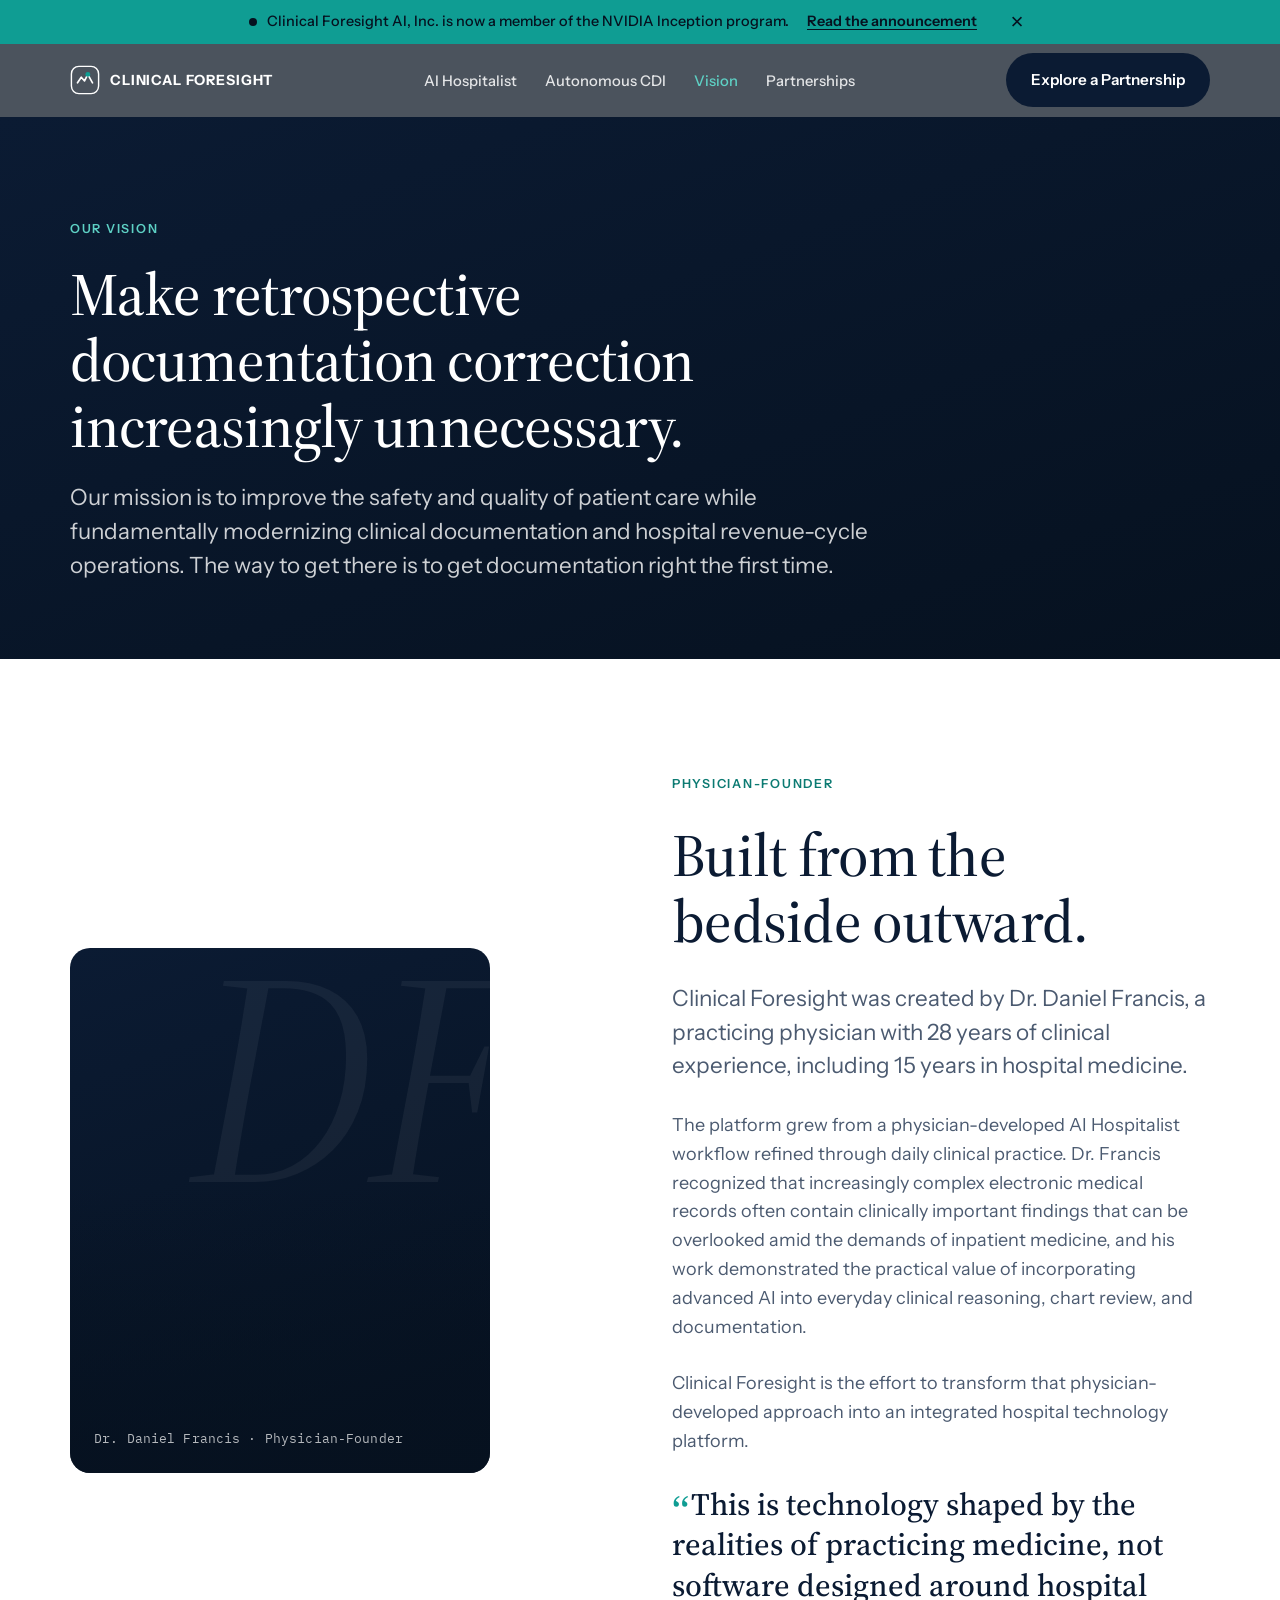
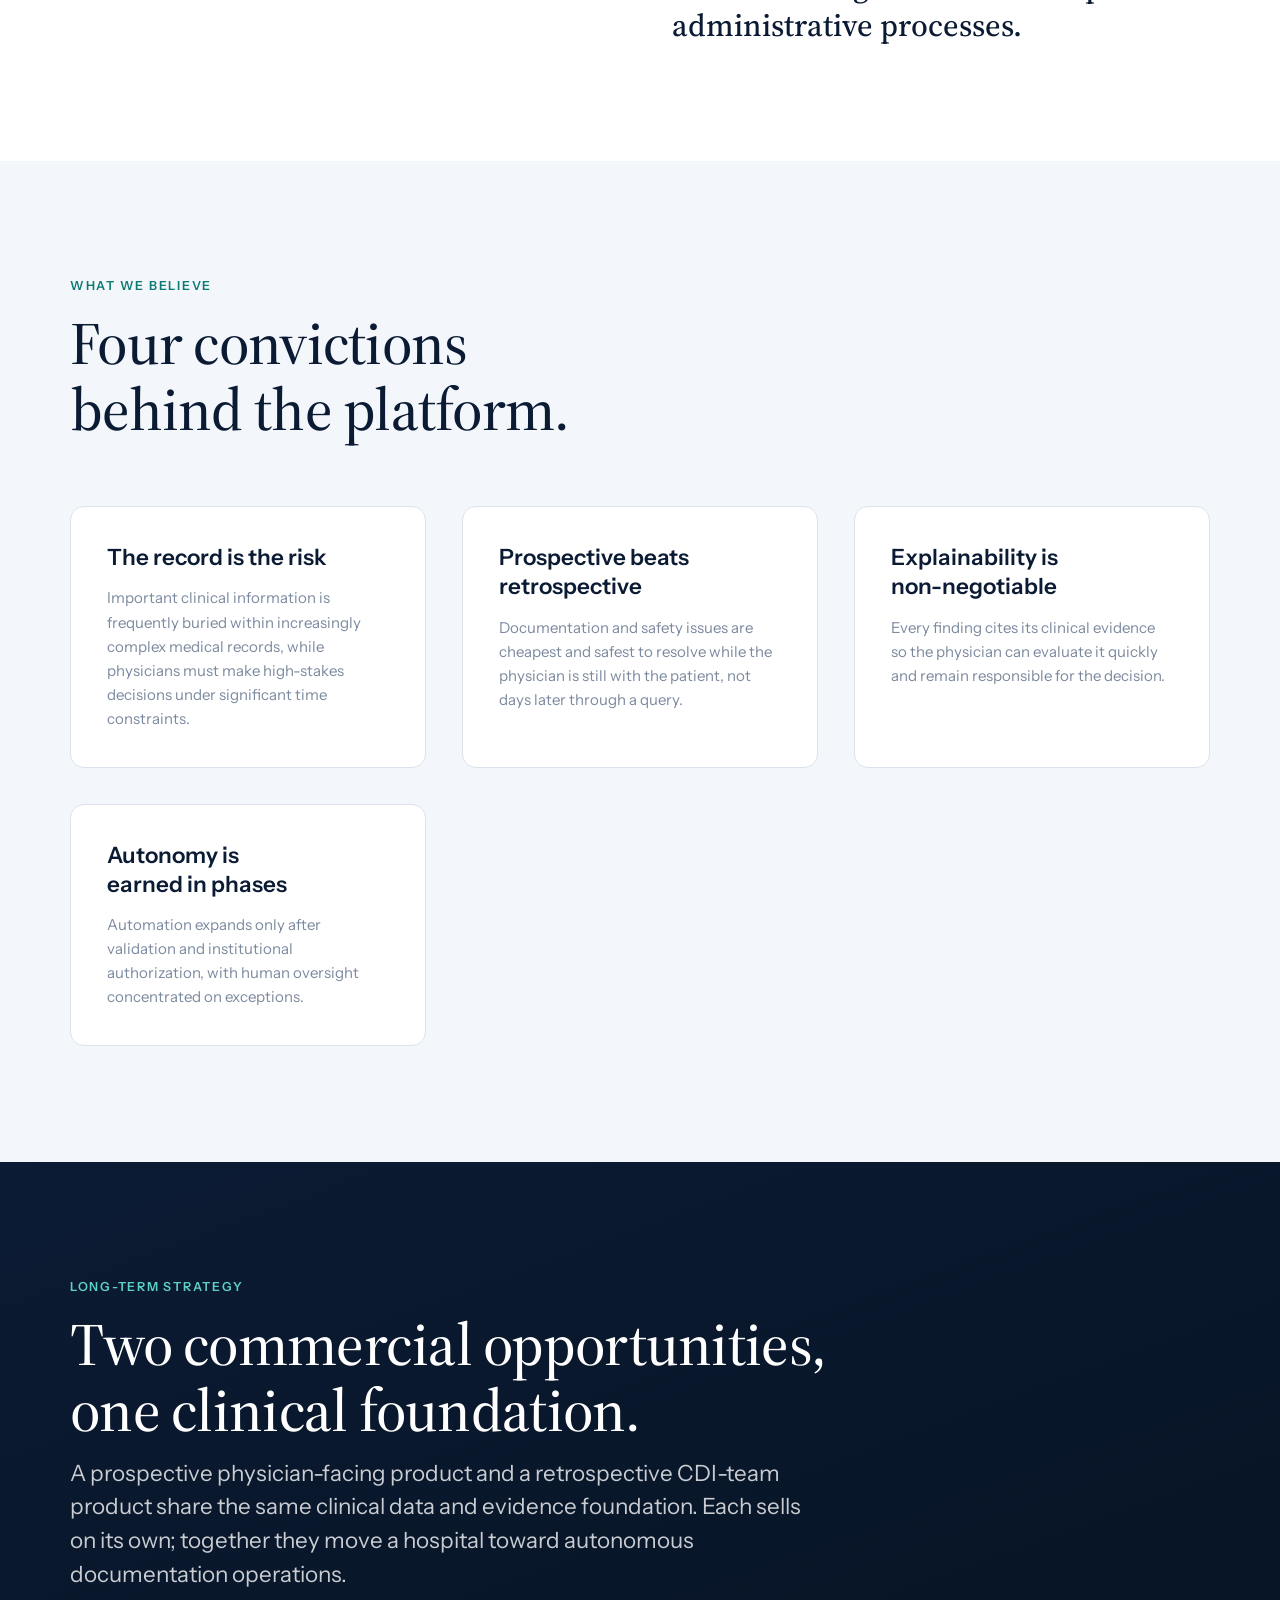
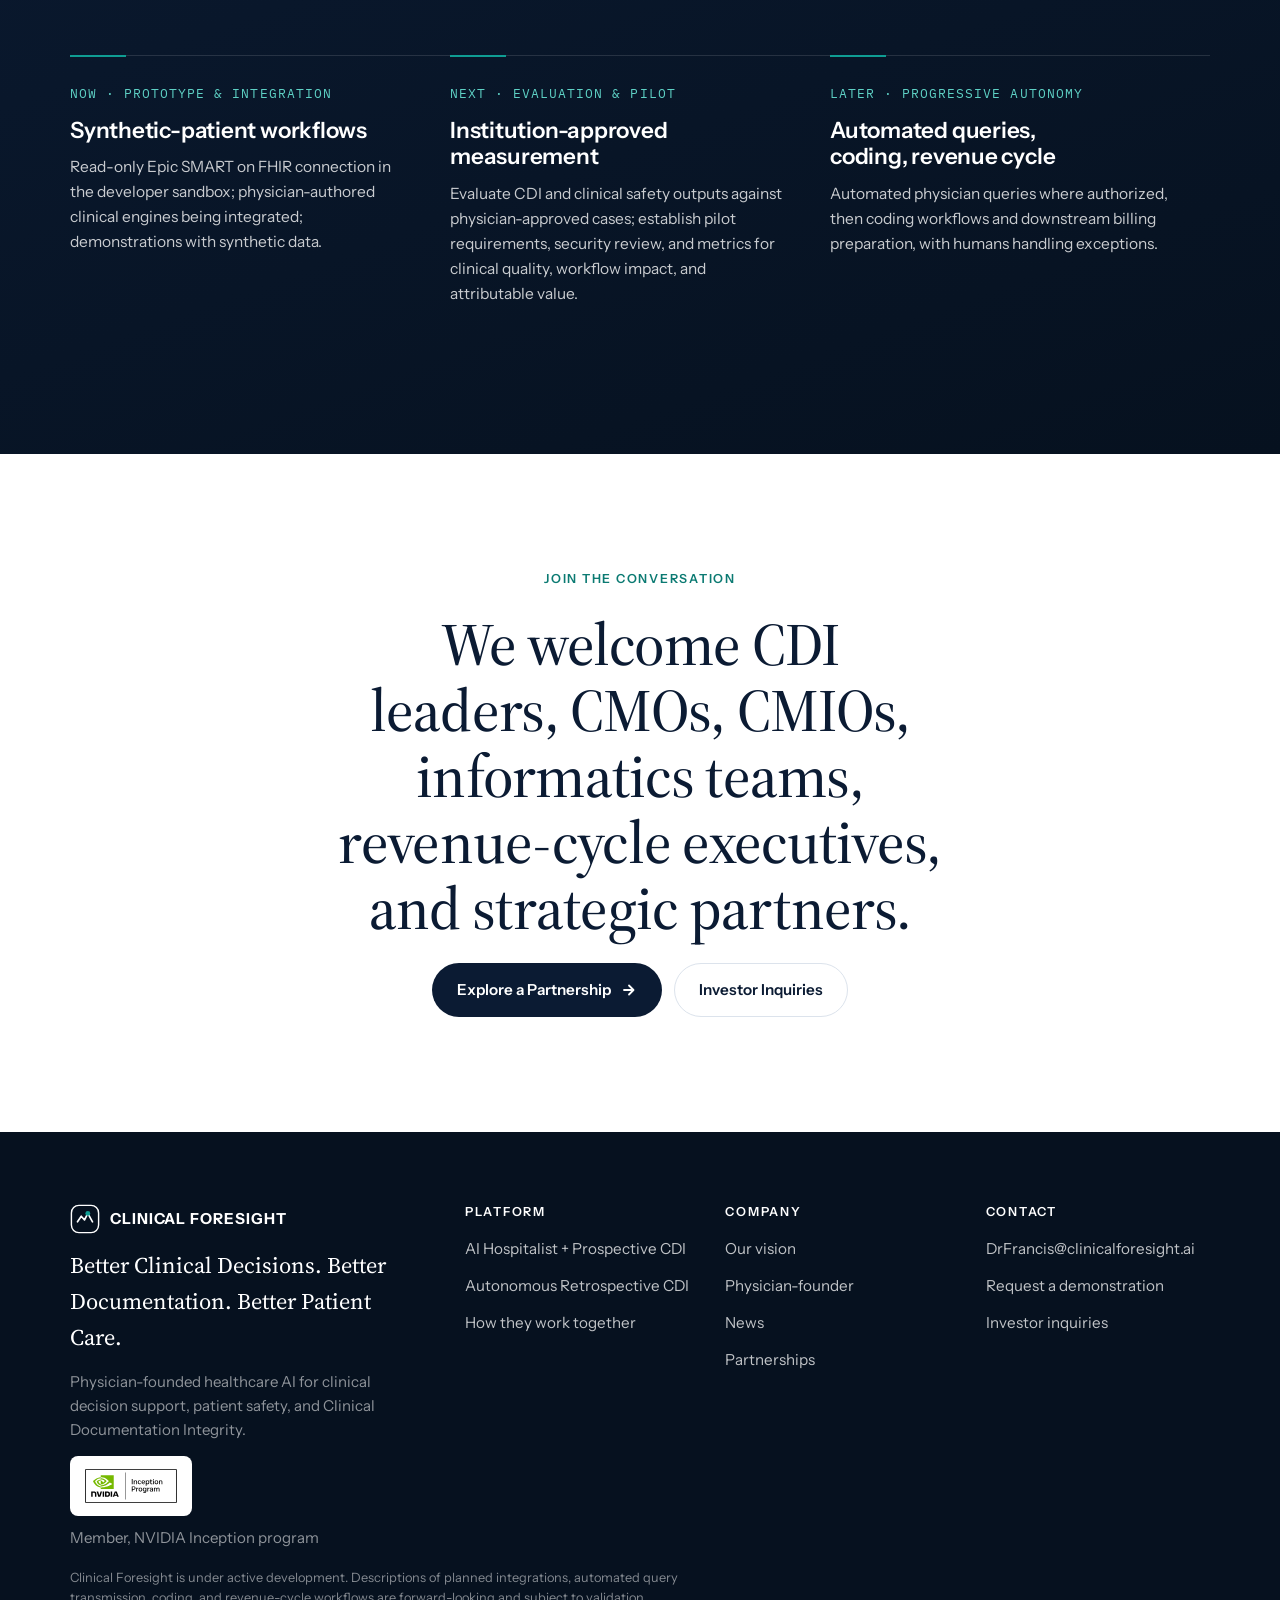
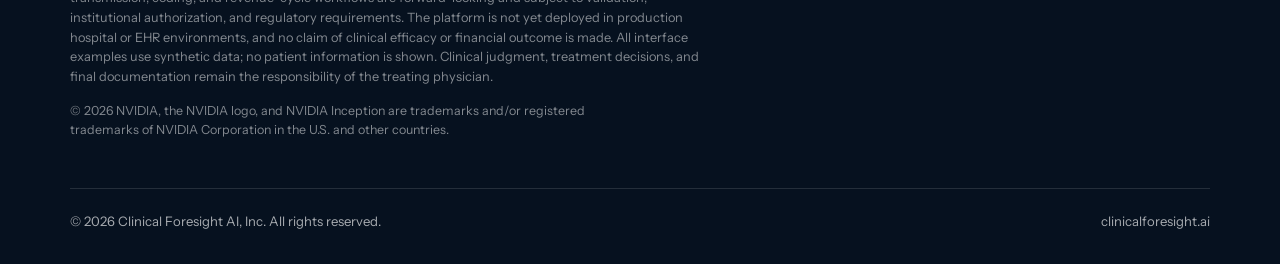
==== commit 8466c6f8: "Announce NVIDIA Inception program membership - Announcement ribbon above the header on every page (d" ====
--- a/about.html
+++ b/about.html
@@ -24,6 +24,15 @@
 </head>
 <body>
 <a class="skip-link" href="#main">Skip to content</a>
+<div class="announce" id="announce" role="region" aria-label="Announcement">
+  <div class="container">
+    <div class="announce__inner">
+      <span class="announce__text">Clinical Foresight AI, Inc. is now a member of the NVIDIA Inception program.</span>
+      <a href="news-nvidia-inception.html">Read the announcement</a>
+      <button class="announce__close" type="button" aria-label="Dismiss announcement" data-dismiss="announce">&times;</button>
+    </div>
+  </div>
+</div>
 <header class="header header--dark">
   <div class="container">
     <nav class="nav" aria-label="Primary">
@@ -151,6 +160,10 @@
 </svg><span>Clinical Foresight</span></a>
         <p class="footer__tag">Better Clinical Decisions. Better Documentation. Better Patient Care.</p>
         <p class="small" style="color:rgba(255,255,255,0.55)">Physician-founded healthcare AI for clinical decision support, patient safety, and Clinical Documentation Integrity.</p>
+        <div class="footer__member">
+          <a class="badge-field" href="news-nvidia-inception.html" aria-label="Clinical Foresight AI, Inc. is a member of the NVIDIA Inception program. Read the announcement."><img src="assets/nvidia-inception-badge.svg" alt="NVIDIA Inception Program member badge" width="500" height="216"></a>
+          <span class="small">Member, NVIDIA Inception program</span>
+        </div>
       </div>
       <div>
         <h4>Platform</h4>
@@ -165,6 +178,7 @@
         <ul>
           <li><a href="about.html">Our vision</a></li>
           <li><a href="about.html#founder">Physician-founder</a></li>
+          <li><a href="news-nvidia-inception.html">News</a></li>
           <li><a href="contact.html">Partnerships</a></li>
         </ul>
       </div>
@@ -178,8 +192,9 @@
       </div>
     </div>
     <p class="footer__legal">Clinical Foresight is under active development. Descriptions of planned integrations, automated query transmission, coding, and revenue-cycle workflows are forward-looking and subject to validation, institutional authorization, and regulatory requirements. The platform is not yet deployed in production hospital or EHR environments, and no claim of clinical efficacy or financial outcome is made. All interface examples use synthetic data; no patient information is shown. Clinical judgment, treatment decisions, and final documentation remain the responsibility of the treating physician.</p>
+    <p class="nvidia-legal">&copy; 2026 NVIDIA, the NVIDIA logo, and NVIDIA Inception are trademarks and/or registered trademarks of NVIDIA Corporation in the U.S. and other countries.</p>
     <div class="footer__bottom">
-      <span>&copy; <span id="year">2026</span> Clinical Foresight. All rights reserved.</span>
+      <span>&copy; <span id="year">2026</span> Clinical Foresight AI, Inc. All rights reserved.</span>
       <span>clinicalforesight.ai</span>
     </div>
   </div>
--- a/assets/styles.css
+++ b/assets/styles.css
@@ -360,6 +360,64 @@
 .footer__legal { max-width: 72ch; font-size: 0.8rem; line-height: 1.55; color: rgba(255,255,255,0.5); margin-top: 18px; }
 @media (min-width: 900px) { .footer__grid { grid-template-columns: 1.6fr 1fr 1fr 1fr; } .footer__brand { grid-column: auto; } }
 
+/* ---------- Announcement ribbon (NVIDIA Inception) ---------- */
+/* Sits above the sticky header; scrolls away. Dismiss state is kept in localStorage by main.js. */
+.announce { background: var(--teal); color: var(--ink-deep); font-size: 0.9rem; font-weight: 500; }
+.announce.is-dismissed { display: none; }
+.announce__inner { display: flex; flex-wrap: wrap; align-items: center; justify-content: center; gap: 6px 18px; padding: 8px 0; }
+.announce__text { display: inline-flex; align-items: center; gap: 10px; text-align: center; }
+.announce__text::before { content: ""; flex: none; width: 8px; height: 8px; border-radius: 50%; background: var(--ink-deep); }
+.announce a { color: var(--ink-deep); font-weight: 600; text-decoration: underline; text-underline-offset: 3px; }
+.announce__close { width: 44px; height: 44px; margin: -8px -8px -8px 0; border: 0; background: transparent; color: var(--ink-deep); font-size: 1.4rem; line-height: 1; cursor: pointer; border-radius: 8px; }
+.announce__close:hover { background: rgba(6,17,31,0.1); }
+.announce:focus-within, .announce:focus { outline-color: var(--ink-deep); }
+@media (max-width: 640px) { .announce__text::before { display: none; } }
+
+/* ---------- Recognition band (NVIDIA Inception membership) ---------- */
+.recognition { display: grid; gap: clamp(32px, 5vw, 64px); grid-template-columns: repeat(auto-fit, minmax(min(100%, 360px), 1fr)); align-items: center; }
+.recognition > * { min-width: 0; }
+.recognition__badge { display: grid; gap: 16px; justify-items: start; }
+/* The badge always sits on its own white field with generous clear space (NVIDIA guidelines). */
+.badge-field { display: inline-block; background: #fff; border: 1px solid var(--line); border-radius: var(--radius); padding: clamp(18px, 3vw, 28px); }
+.badge-field img { width: 260px; max-width: 100%; height: auto; }
+@media (min-width: 900px) { .recognition { grid-template-columns: minmax(0, 0.75fr) minmax(0, 1.25fr); } }
+.recognition__points { display: grid; gap: 20px; grid-template-columns: repeat(auto-fit, minmax(min(100%, 150px), 1fr)); margin-top: 8px; }
+.recognition__points > * { min-width: 0; }
+.recognition__points li { display: grid; gap: 6px; padding-top: 14px; border-top: 2px solid var(--teal); }
+.recognition__points strong { font-size: 0.95rem; }
+.recognition__points span { font-size: 0.9rem; line-height: 1.5; }
+.recognition__actions { display: flex; flex-wrap: wrap; align-items: center; gap: 12px 22px; margin-top: 8px; }
+.recognition__actions .link { font-weight: 600; text-decoration: none; display: inline-flex; align-items: center; gap: 8px; }
+.recognition__actions .link:hover .arrow { transform: translateX(3px); }
+.recognition__actions .arrow { transition: transform .25s var(--ease); }
+.nvidia-legal { font-size: 0.78rem; line-height: 1.55; color: var(--mute); border-top: 1px solid var(--line); padding-top: 16px; margin-top: clamp(28px, 4vw, 48px); max-width: 80ch; }
+.band .nvidia-legal, .footer .nvidia-legal { color: rgba(255,255,255,0.5); border-top-color: var(--line-dark); }
+.footer .nvidia-legal { border-top: 0; padding-top: 0; margin-top: 14px; max-width: 72ch; }
+
+/* ---------- Announcement article ---------- */
+.article-hero__badge { display: inline-flex; align-items: center; gap: 16px; margin-top: 6px; }
+.article-hero__badge .badge-field { padding: 10px 12px; border: 0; border-radius: 10px; }
+.article-hero__badge .badge-field img { width: auto; height: 52px; }
+.article-hero__badge span { font-size: 0.9rem; color: rgba(255,255,255,0.7); }
+.article { max-width: 760px; margin-inline: auto; display: grid; gap: 26px; font-size: var(--step-0); line-height: 1.7; }
+.article p { font-size: 1.08rem; }
+.article h2 { font-size: var(--step-2); padding-top: 8px; }
+.article__dateline { color: var(--ink); font-weight: 600; }
+.article__quote { margin: 8px 0; padding: 26px 30px; border-left: 3px solid var(--teal); background: var(--mist); border-radius: 0 var(--radius) var(--radius) 0; display: grid; gap: 14px; }
+.article__quote p { font-family: var(--font-display); font-size: var(--step-2); line-height: 1.35; color: var(--ink); font-weight: 500; }
+.article__quote cite { font-style: normal; font-size: 0.9rem; color: var(--mute); }
+.article__boiler { display: grid; gap: 22px; padding-top: 24px; border-top: 1px solid var(--line); }
+.article__boiler p { font-size: 1rem; }
+.article__share { display: flex; flex-wrap: wrap; align-items: center; justify-content: space-between; gap: 14px; padding-top: 22px; border-top: 1px solid var(--line); }
+.article__share .mono { color: var(--mute); text-transform: uppercase; letter-spacing: 0.1em; font-size: 0.75rem; }
+.article__share .btn-row .btn { padding: 10px 16px; font-size: 0.88rem; }
+
+/* ---------- Footer membership lockup ---------- */
+.footer__member { display: grid; gap: 10px; justify-items: start; }
+.footer__member .badge-field { padding: 8px 10px; border: 0; border-radius: 8px; }
+.footer__member .badge-field img { width: auto; height: 44px; }
+.footer__member .small { color: rgba(255,255,255,0.55); }
+
 /* ---------- Reveal motion ---------- */
 /* Content is visible at rest; JS only hides elements that start below the fold, then reveals them on scroll. */
 .reveal { opacity: 1; transform: none; }
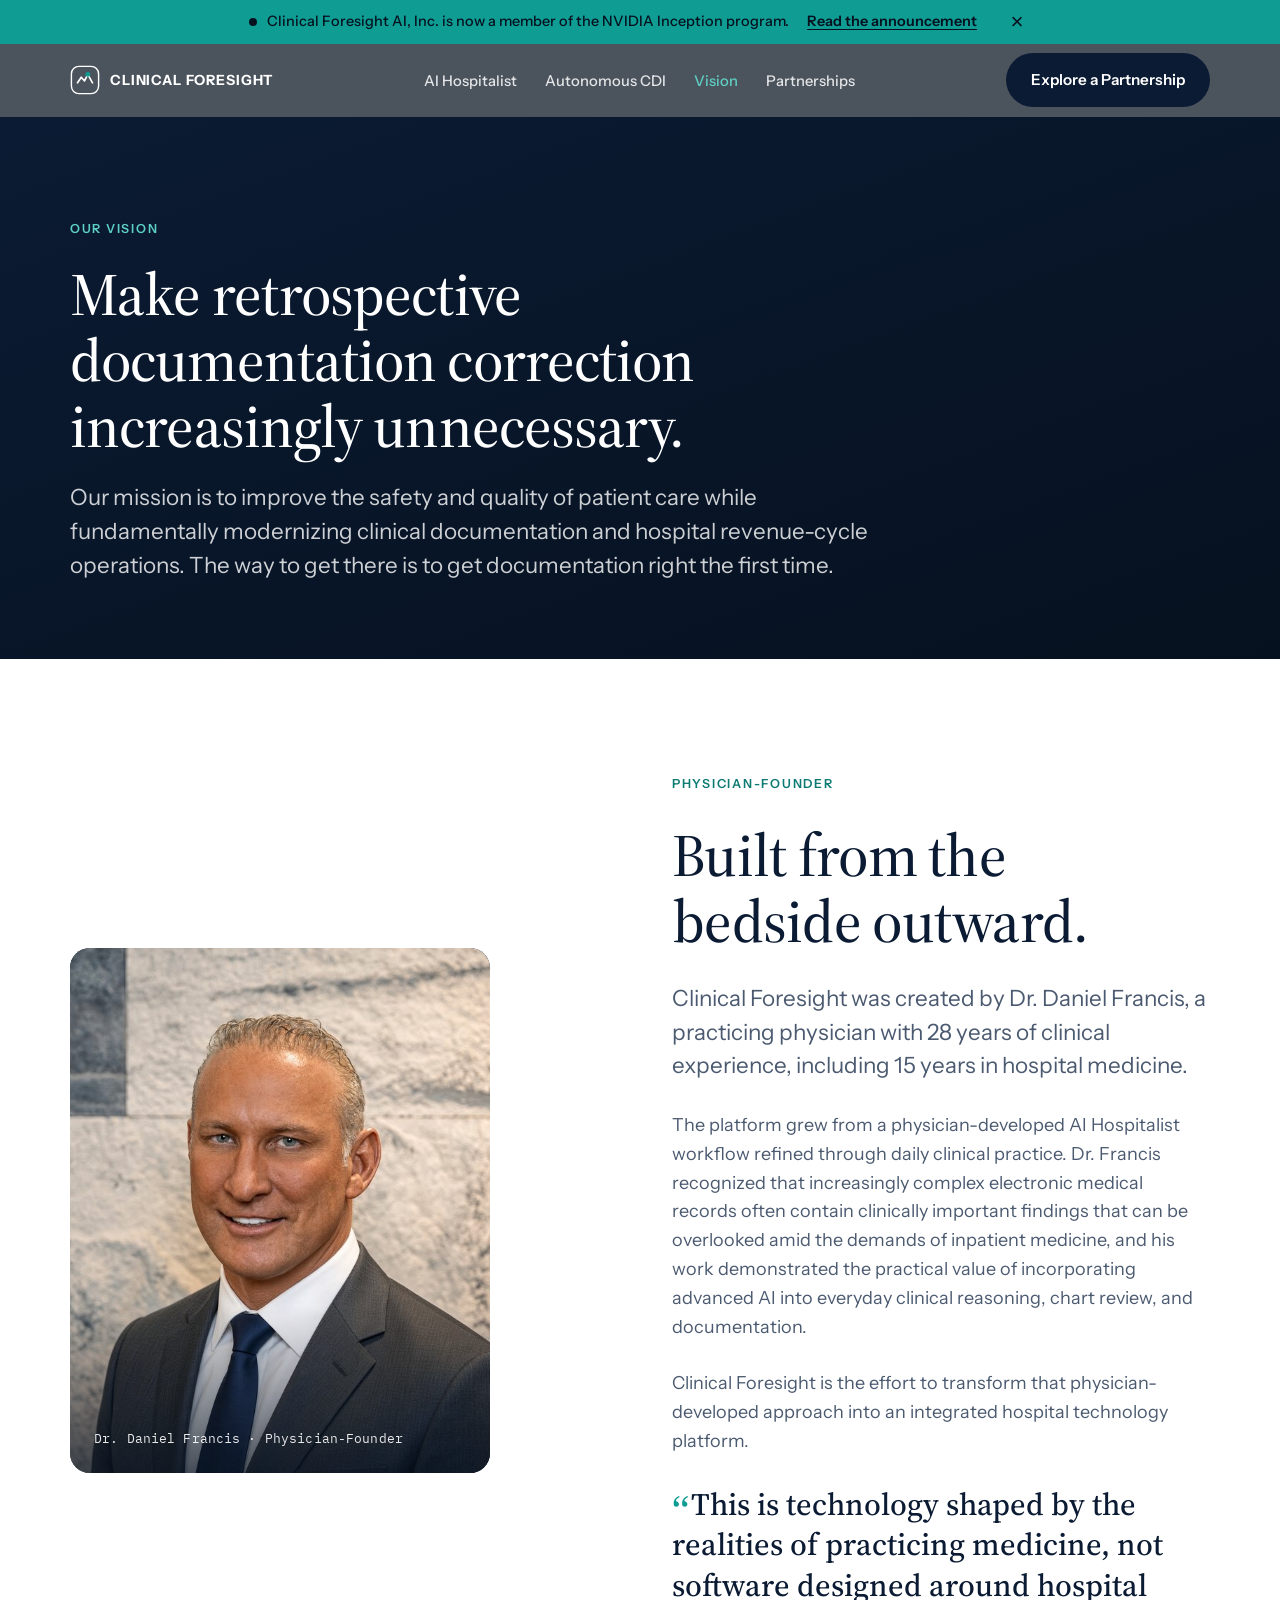
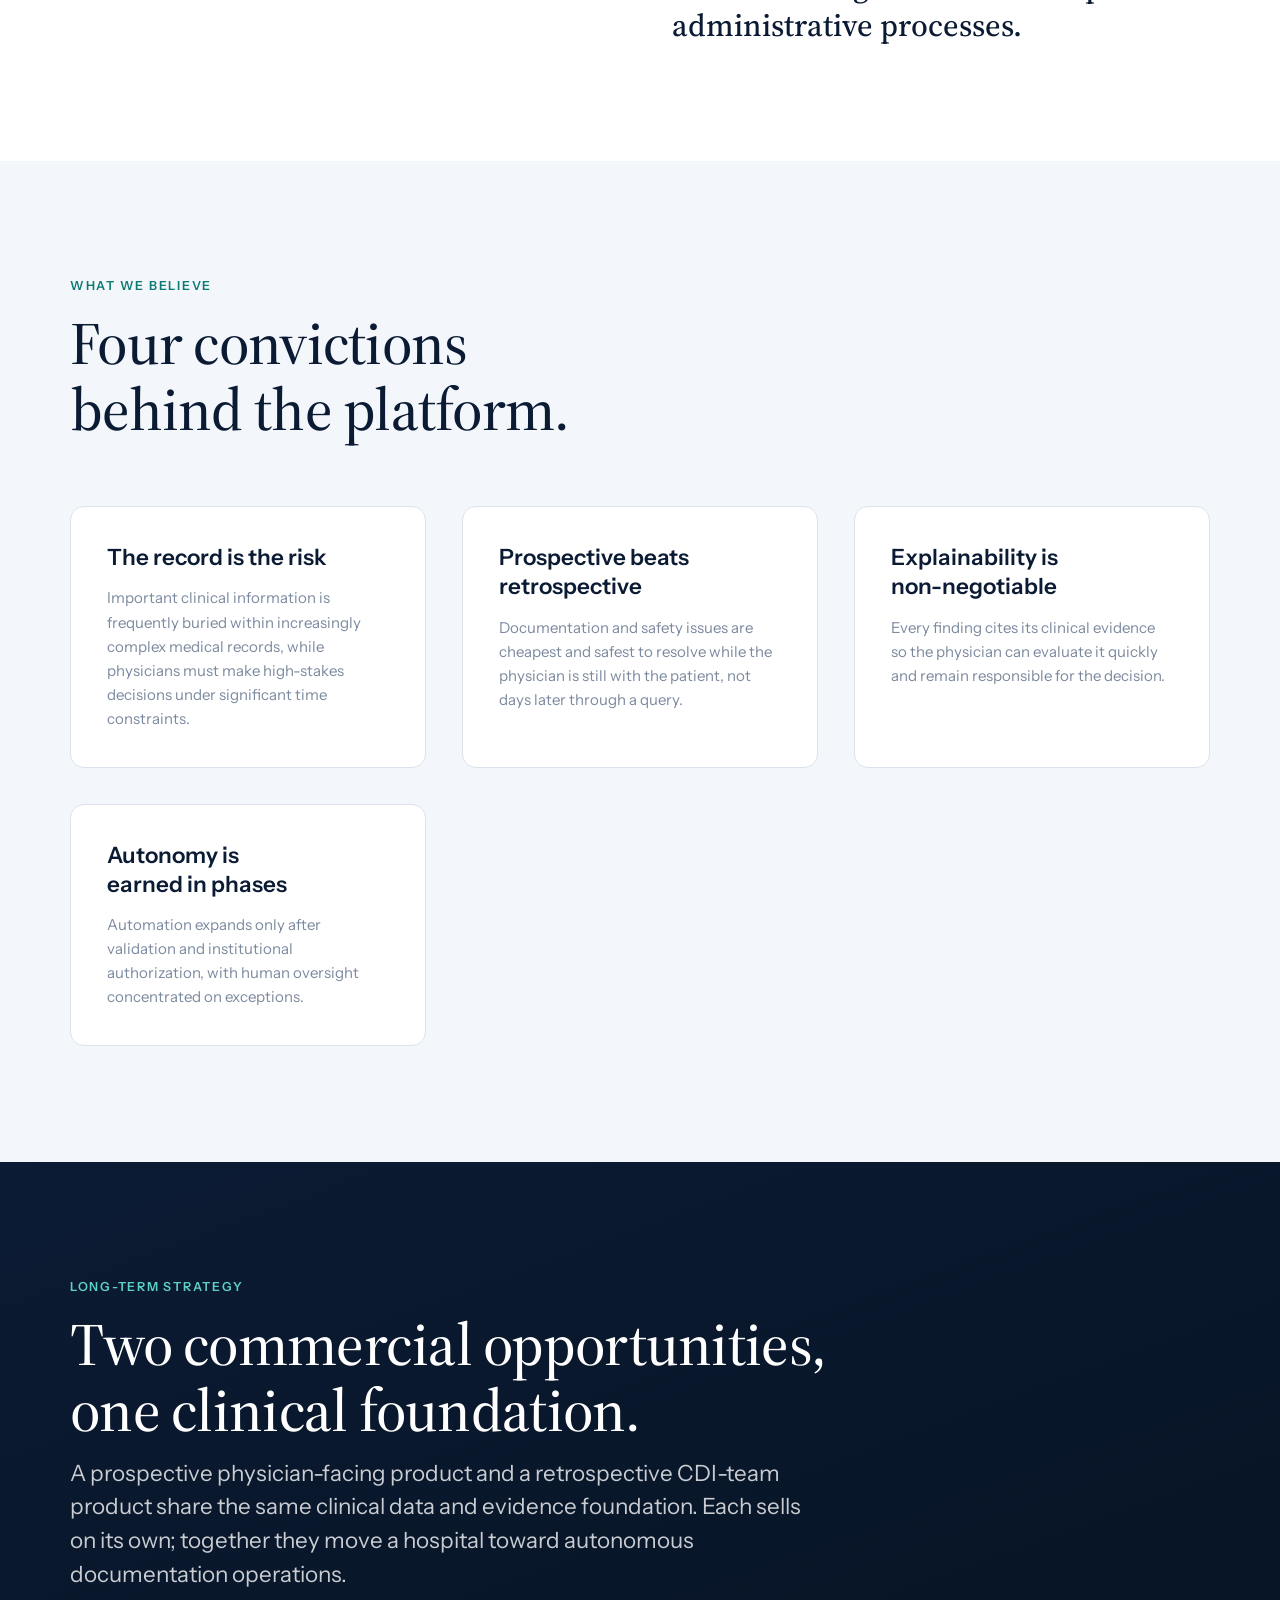
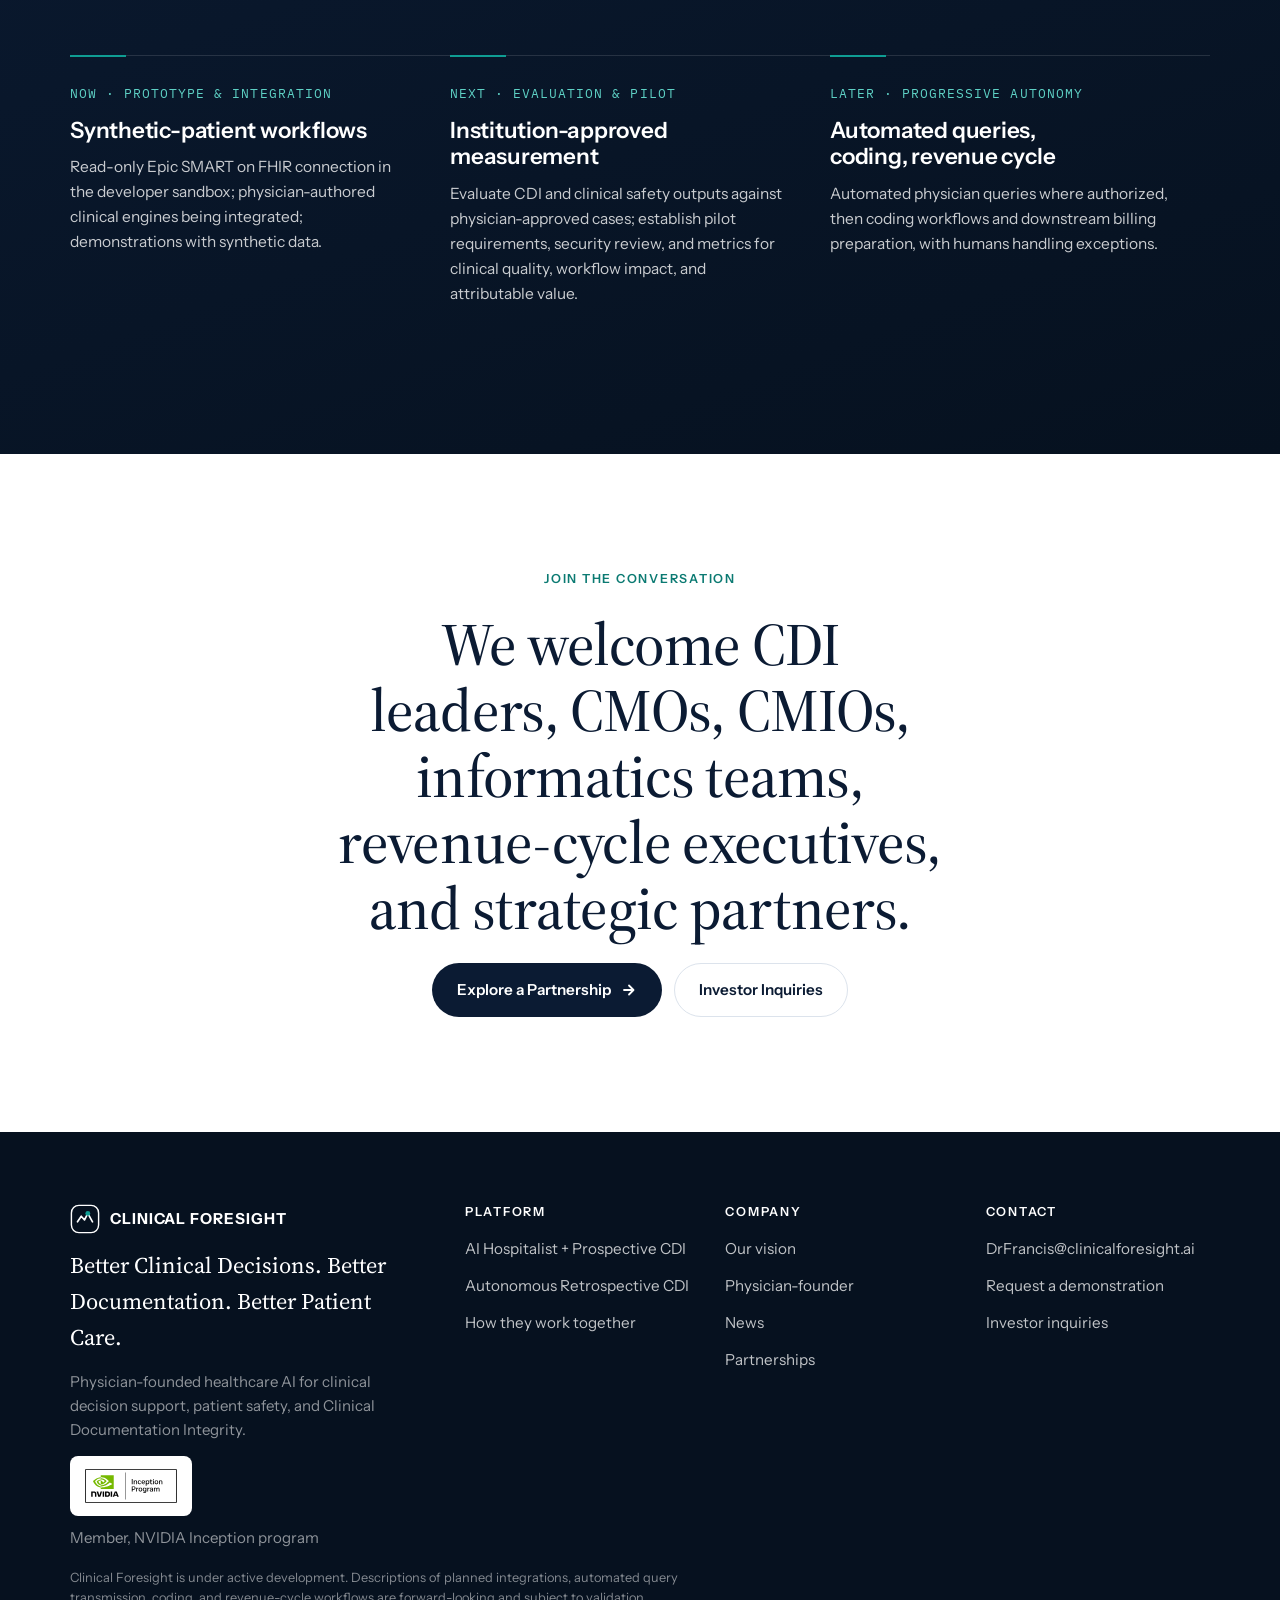
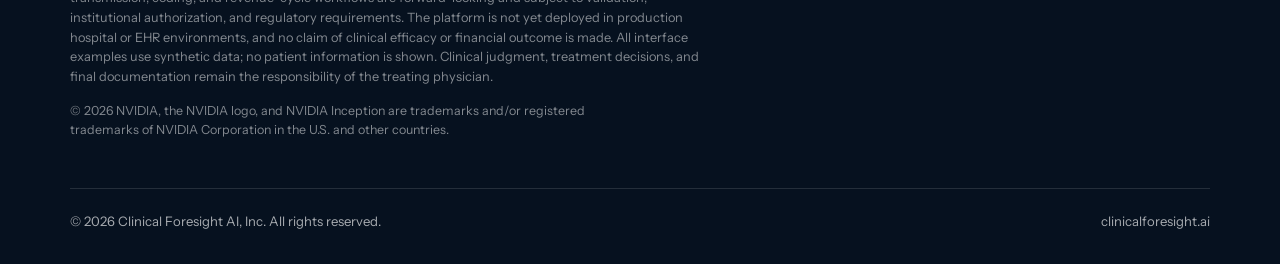
==== commit 68a1c22d: "Add hero membership card and founder headshot - NVIDIA Inception member card anchored in the hero's " ====
--- a/about.html
+++ b/about.html
@@ -79,7 +79,8 @@
 <section class="section" id="founder">
   <div class="container">
     <div class="founder">
-      <div class="founder__portrait reveal" aria-hidden="true">
+      <div class="founder__portrait reveal">
+        <img src="assets/founder-daniel-francis.jpg" srcset="assets/founder-daniel-francis-600.jpg 600w, assets/founder-daniel-francis.jpg 1200w" sizes="(min-width: 900px) 420px, 100vw" width="1200" height="1500" alt="Dr. Daniel Francis, Physician-Founder of Clinical Foresight" loading="lazy" decoding="async">
         <span class="mono">Dr. Daniel Francis · Physician-Founder</span>
       </div>
       <div class="stack stack--lg reveal" data-delay="1">
--- a/assets/styles.css
+++ b/assets/styles.css
@@ -176,6 +176,23 @@
 .hero__meta li { display: inline-flex; align-items: center; gap: 8px; }
 .hero__meta li::before { content: ""; width: 6px; height: 6px; border-radius: 50%; background: var(--teal-light); }
 
+/* Hero membership card: anchored lower-right on wide screens, inline below the hero copy on narrow ones */
+.hero .container { position: relative; }
+.hero__badge { display: inline-flex; align-items: center; gap: 16px; padding: 12px 18px 12px 12px; margin-bottom: clamp(40px, 6vw, 72px); border: 1px solid var(--line-dark); border-radius: 14px; background: rgba(255,255,255,0.04); backdrop-filter: blur(6px); -webkit-backdrop-filter: blur(6px); color: rgba(255,255,255,0.75); text-decoration: none; transition: border-color .3s var(--ease), background .3s var(--ease); }
+.hero__badge:hover { border-color: rgba(255,255,255,0.35); background: rgba(255,255,255,0.07); }
+.hero__badge .badge-field { padding: 8px 10px; border: 0; border-radius: 8px; flex: none; }
+.hero__badge .badge-field img { width: auto; height: 48px; }
+.hero__badge-text { display: grid; gap: 2px; font-size: 0.85rem; }
+.hero__badge-text strong { color: #fff; font-size: 0.95rem; }
+.hero__badge-text span { display: inline-flex; align-items: center; gap: 6px; }
+.hero__badge-link { color: var(--teal-light); font-weight: 600; margin-top: 4px; }
+.hero__badge .arrow { transition: transform .25s var(--ease); }
+.hero__badge:hover .arrow { transform: translateX(3px); }
+@media (min-width: 1100px) {
+  .hero__badge { position: absolute; right: var(--gutter-r); top: clamp(72px, 10vw, 140px); margin-bottom: 0; flex-direction: column; align-items: flex-start; gap: 14px; padding: 18px; max-width: 300px; }
+  .hero__badge .badge-field img { height: 56px; }
+}
+
 /* Product-page hero (compact) */
 .page-hero { position: relative; overflow: hidden; }
 .page-hero__inner { padding-block: clamp(64px, 8vw, 110px) clamp(48px, 6vw, 80px); display: grid; gap: 22px; max-width: 820px; }
@@ -317,6 +334,10 @@
 .founder__portrait::after { content: ""; position: absolute; inset: 0; background: linear-gradient(to top, rgba(6,17,31,0.75), transparent 55%); }
 .founder__portrait .mono { z-index: 1; }
 .founder__portrait::before { content: "DF"; position: absolute; right: -6%; top: -4%; font-family: var(--font-display); font-style: italic; font-size: clamp(160px, 40vw, 300px); line-height: 1; color: rgba(255,255,255,0.05); pointer-events: none; }
+/* With a real photo: lighter caption scrim, no monogram */
+.founder__portrait:has(img)::after { background: linear-gradient(to top, rgba(6,17,31,0.7), transparent 32%); }
+.founder__portrait:has(img)::before { display: none; }
+.founder__portrait:has(img) .mono { color: rgba(255,255,255,0.9); }
 
 /* ---------- Status note ---------- */
 .status { display: grid; gap: 10px; padding: 22px 26px; border-radius: 14px; border: 1px solid var(--line); background: var(--mist); font-size: 0.93rem; }
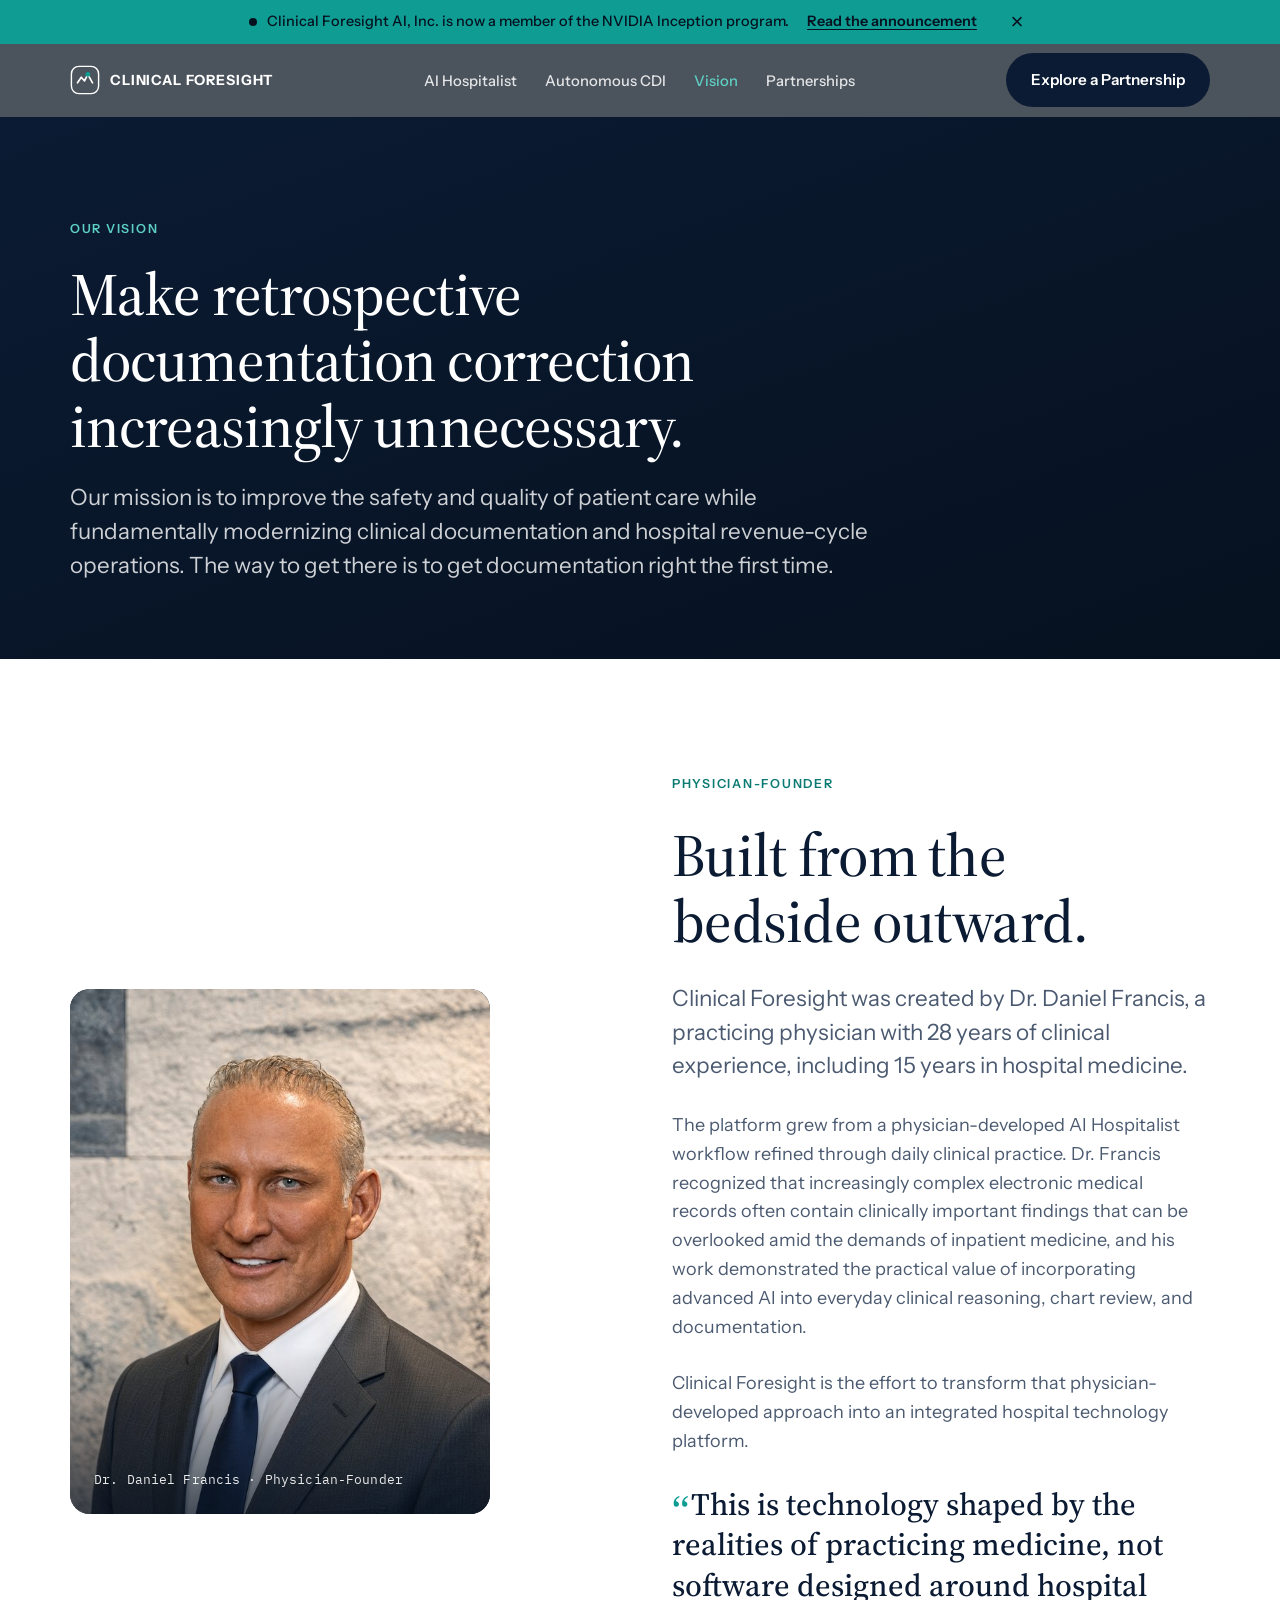
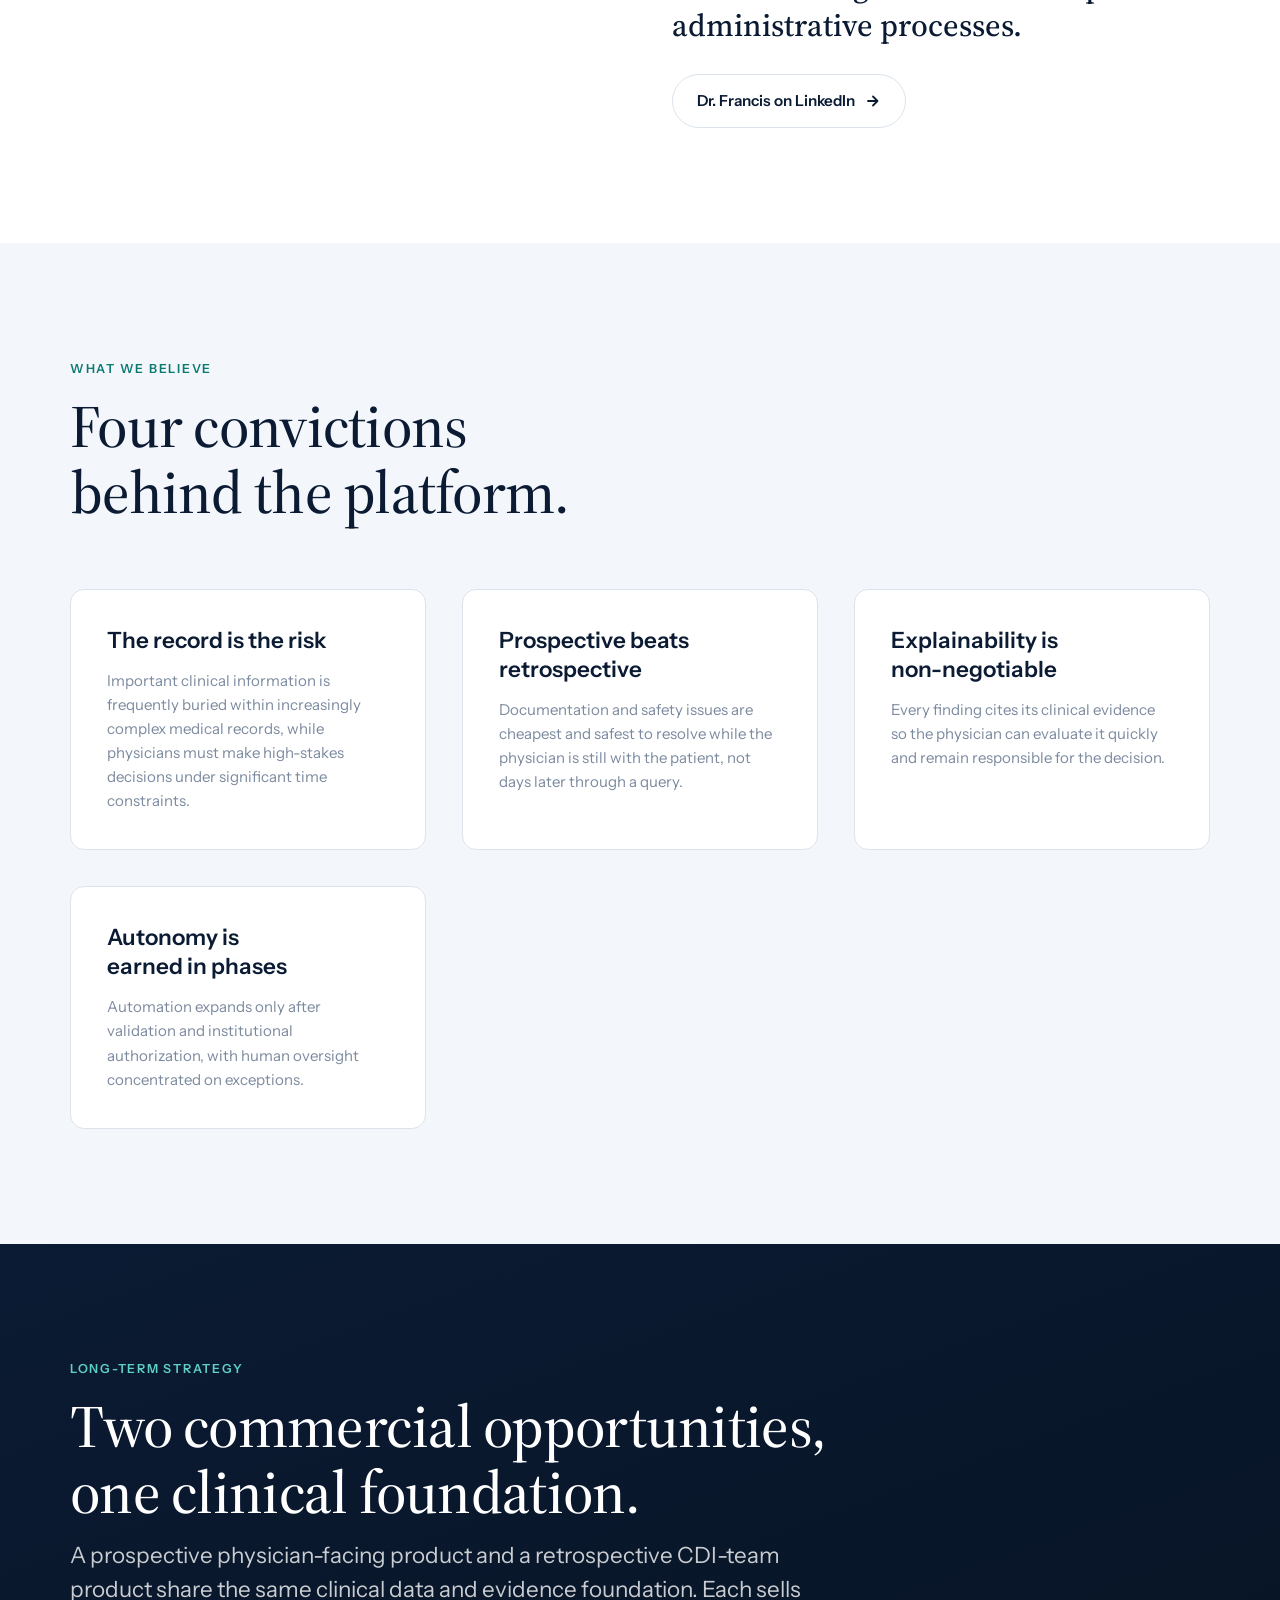
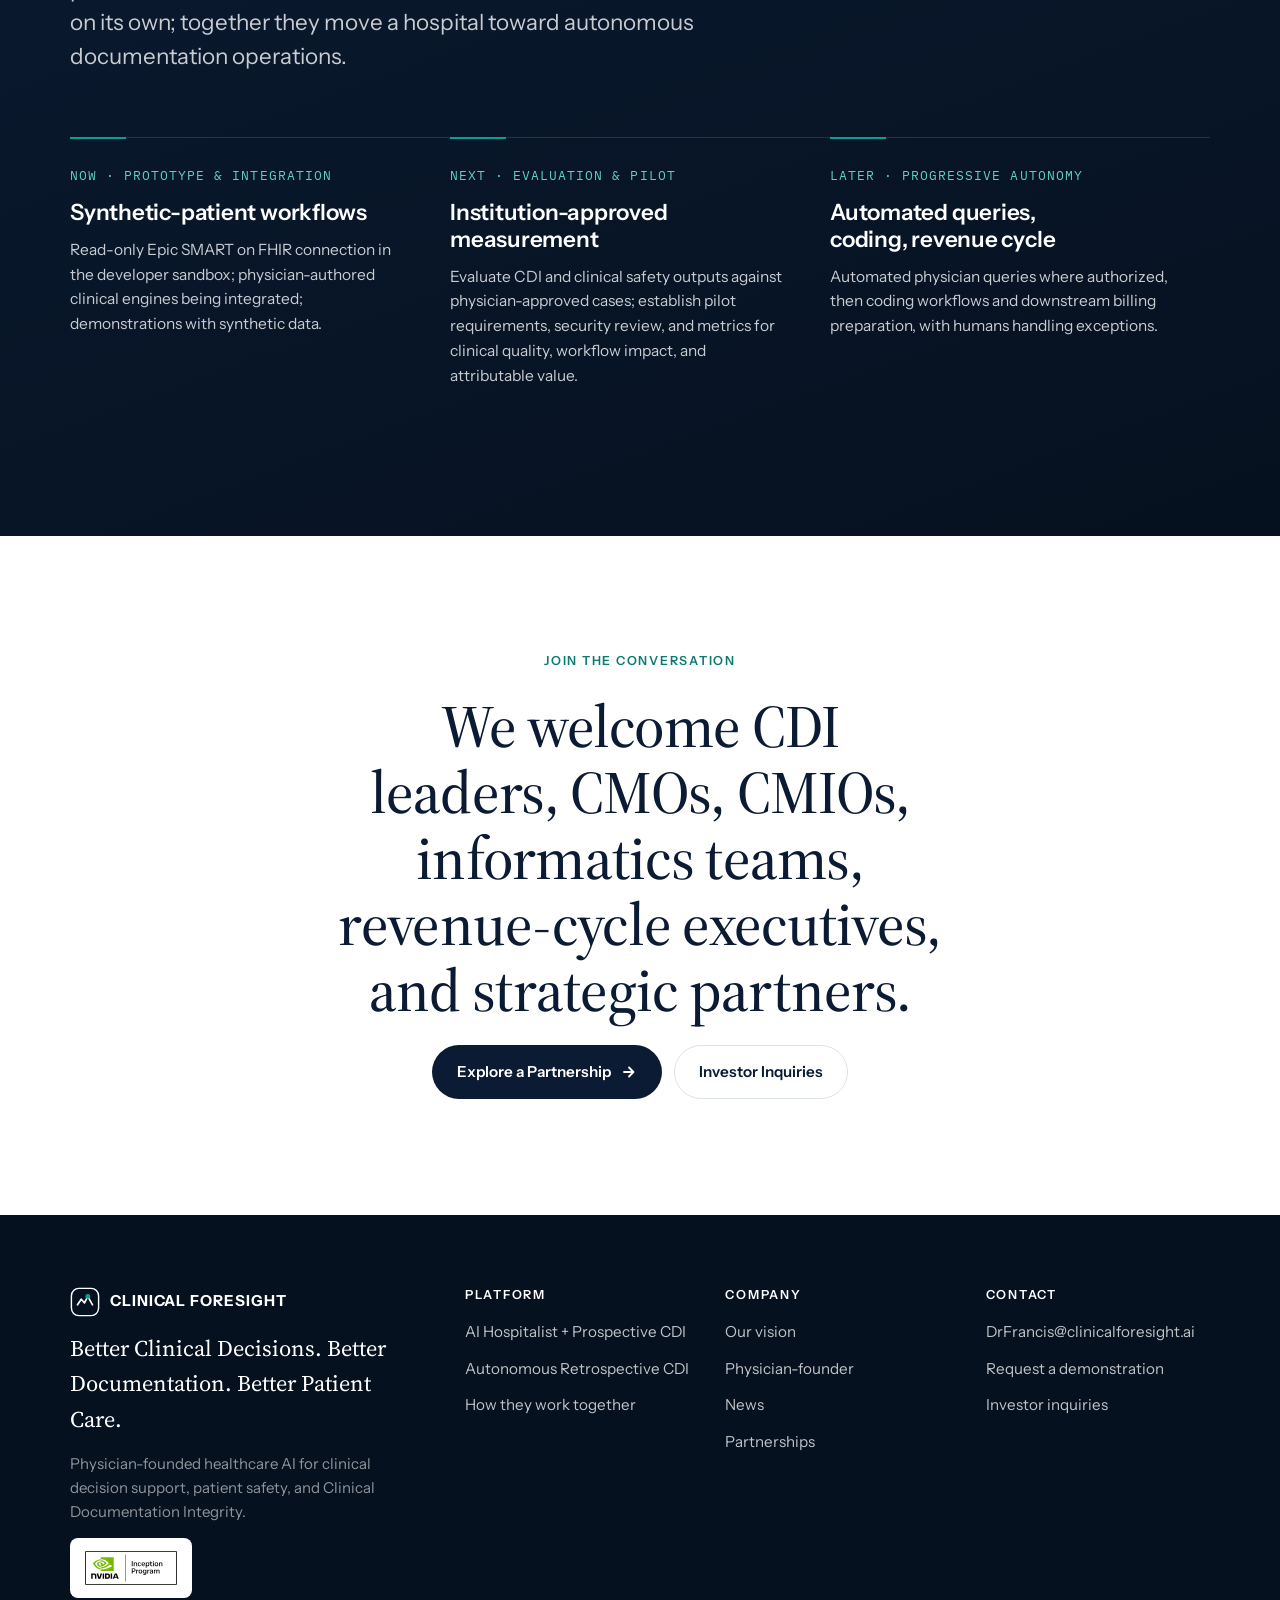
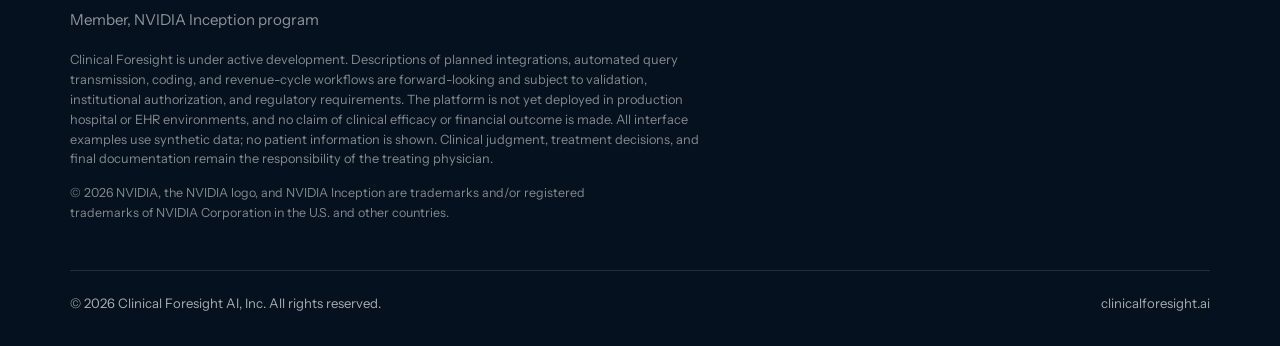
==== commit 269e3954: "Link founder LinkedIn profile (schema sameAs + Vision page button) Co-Authored-By: Claude Opus 5.5 <" ====
--- a/about.html
+++ b/about.html
@@ -3,23 +3,30 @@
 <head>
 <meta charset="utf-8">
 <meta name="viewport" content="width=device-width, initial-scale=1, viewport-fit=cover">
-<title>Our Vision | Clinical Foresight</title>
+<title>Our Vision | Clinical Foresight AI</title>
 <meta name="description" content="The physician-founder story, clinical motivation, company mission, and long-term strategy behind Clinical Foresight.">
 <link rel="canonical" href="https://www.clinicalforesight.ai/about.html">
 <meta property="og:type" content="website">
-<meta property="og:site_name" content="Clinical Foresight">
-<meta property="og:title" content="Our Vision | Clinical Foresight">
+<meta property="og:site_name" content="Clinical Foresight AI">
+<meta property="og:title" content="Our Vision | Clinical Foresight AI">
 <meta property="og:description" content="The physician-founder story, clinical motivation, company mission, and long-term strategy behind Clinical Foresight.">
 <meta property="og:url" content="https://www.clinicalforesight.ai/about.html">
+<meta property="og:image" content="https://www.clinicalforesight.ai/assets/og-image.png">
+<meta property="og:image:width" content="1200">
+<meta property="og:image:height" content="630">
+<meta property="og:image:alt" content="Clinical Foresight AI: physician-founded clinical AI for patient safety and prospective CDI">
 <meta name="twitter:card" content="summary_large_image">
+<meta name="twitter:image" content="https://www.clinicalforesight.ai/assets/og-image.png">
 <meta name="theme-color" content="#0B1B33">
+<link rel="icon" href="/favicon.ico" sizes="48x48">
 <link rel="icon" href="assets/favicon.svg" type="image/svg+xml">
+<link rel="apple-touch-icon" href="assets/apple-touch-icon.png">
 <link rel="preconnect" href="https://fonts.googleapis.com">
 <link rel="preconnect" href="https://fonts.gstatic.com" crossorigin>
 <link rel="stylesheet" href="https://fonts.googleapis.com/css2?family=Source+Serif+4:ital,opsz,wght@0,8..60,400;0,8..60,500;1,8..60,400;1,8..60,500&family=Instrument+Sans:wght@400;500;600&family=IBM+Plex+Mono:wght@400;500&display=swap">
 <link rel="stylesheet" href="assets/styles.css">
 <script type="application/ld+json">
-{"@context":"https://schema.org","@type":"Organization","name":"Clinical Foresight","url":"https://www.clinicalforesight.ai","email":"DrFrancis@clinicalforesight.ai","founder":{"@type":"Person","name":"Daniel Francis","jobTitle":"Physician-Founder"},"description":"Physician-founded healthcare AI company developing clinical decision support, patient safety, and Clinical Documentation Integrity (CDI) automation for hospitals."}
+{"@context":"https://schema.org","@graph":[{"@type":"Organization","@id":"https://www.clinicalforesight.ai/#organization","name":"Clinical Foresight AI","legalName":"Clinical Foresight AI, Inc.","alternateName":["Clinical Foresight","ClinicalForesight.ai"],"url":"https://www.clinicalforesight.ai/","logo":{"@type":"ImageObject","url":"https://www.clinicalforesight.ai/assets/logo-512.png","width":512,"height":512},"image":"https://www.clinicalforesight.ai/assets/og-image.png","email":"DrFrancis@clinicalforesight.ai","description":"Physician-founded healthcare AI company developing clinical decision support, patient safety, and Clinical Documentation Integrity (CDI) automation for hospitals.","founder":{"@type":"Person","name":"Daniel L. Francis, DO","jobTitle":"Physician-Founder","url":"https://www.clinicalforesight.ai/about.html#founder","sameAs":["https://www.linkedin.com/in/danfrancisdo"]},"knowsAbout":["Clinical Documentation Integrity","Clinical decision support","Patient safety","Hospital medicine","SMART on FHIR"]}]}
 </script>
 </head>
 <body>
@@ -90,6 +97,7 @@
         <p>The platform grew from a physician-developed AI Hospitalist workflow refined through daily clinical practice. Dr. Francis recognized that increasingly complex electronic medical records often contain clinically important findings that can be overlooked amid the demands of inpatient medicine, and his work demonstrated the practical value of incorporating advanced AI into everyday clinical reasoning, chart review, and documentation.</p>
         <p>Clinical Foresight is the effort to transform that physician-developed approach into an integrated hospital technology platform.</p>
         <p class="founder__quote">This is technology shaped by the realities of practicing medicine, not software designed around hospital administrative processes.</p>
+        <div class="btn-row"><a class="btn btn--ghost" href="https://www.linkedin.com/in/danfrancisdo" rel="me noopener" target="_blank">Dr. Francis on LinkedIn <svg class="arrow" width="16" height="16" viewBox="0 0 16 16" aria-hidden="true"><path d="M3 8h9M8 3.5 12.5 8 8 12.5" fill="none" stroke="currentColor" stroke-width="1.8" stroke-linecap="round" stroke-linejoin="round"/></svg></a></div>
       </div>
     </div>
   </div>
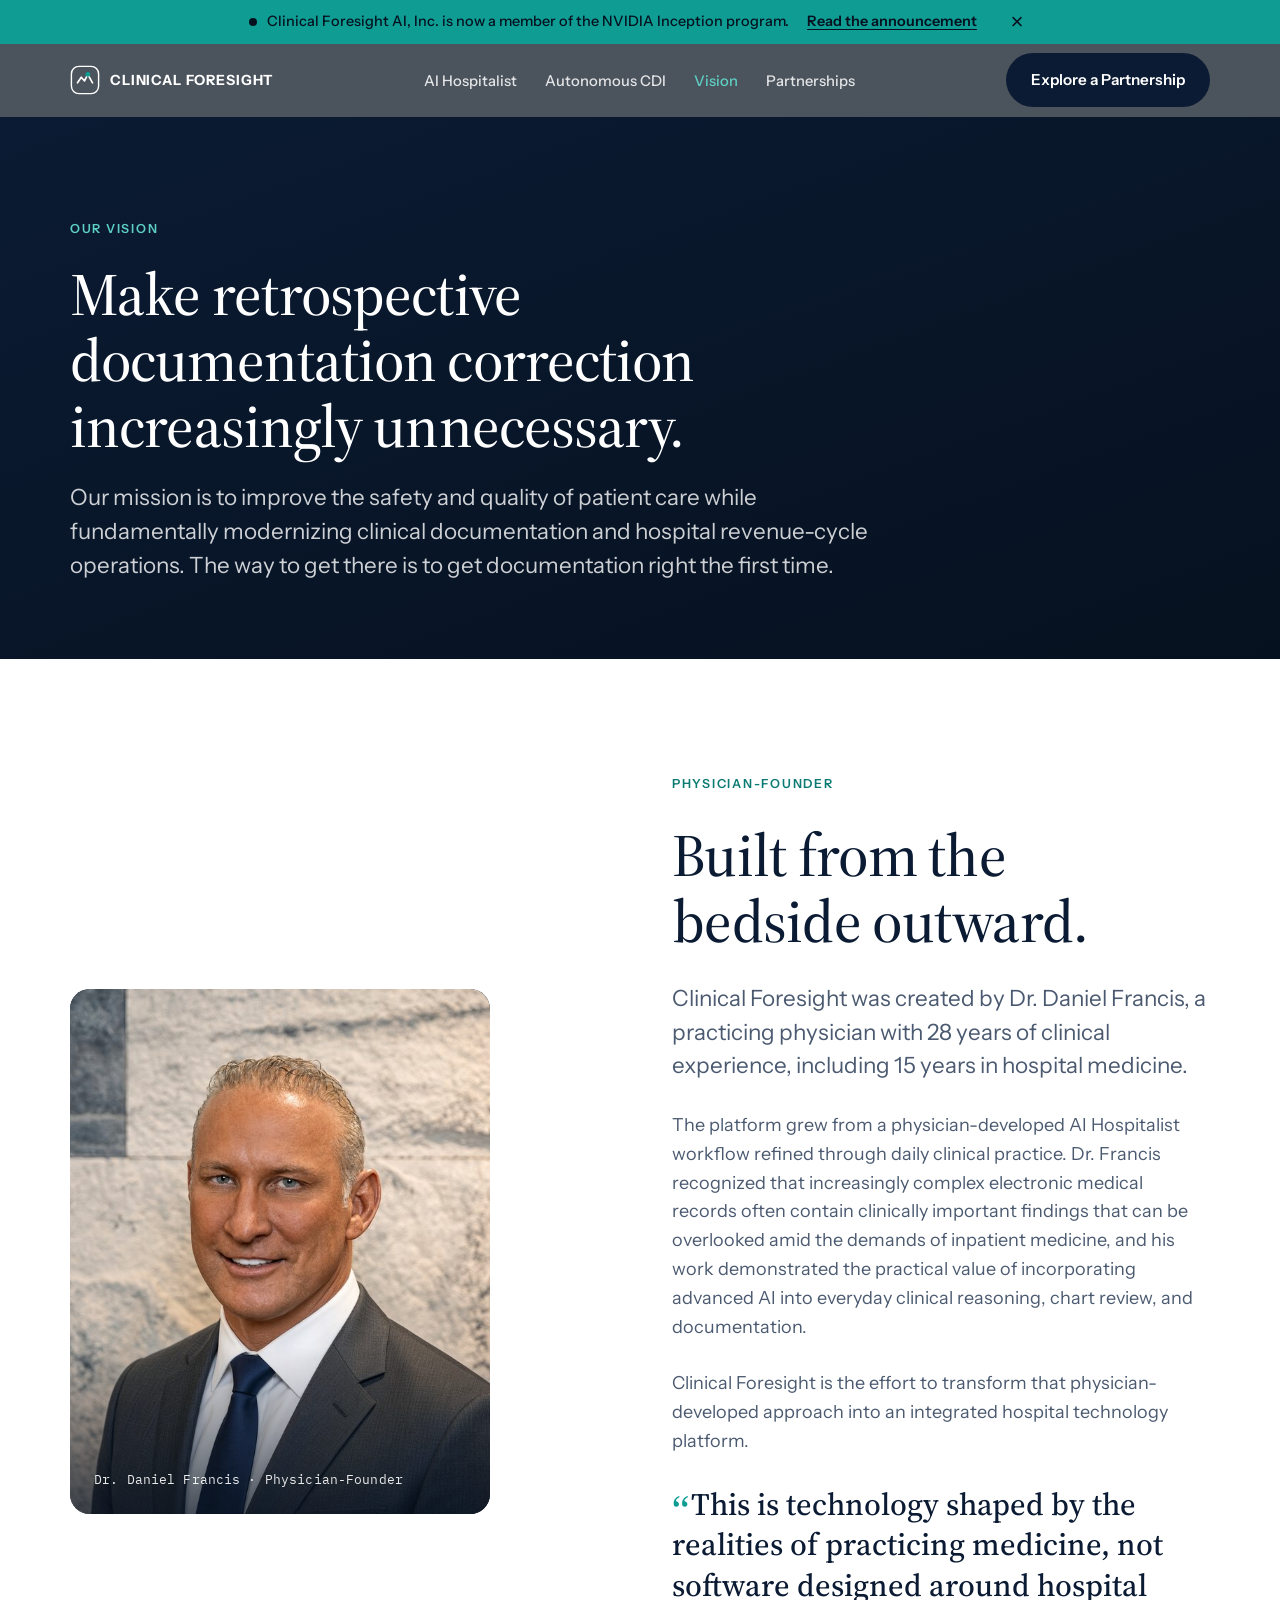
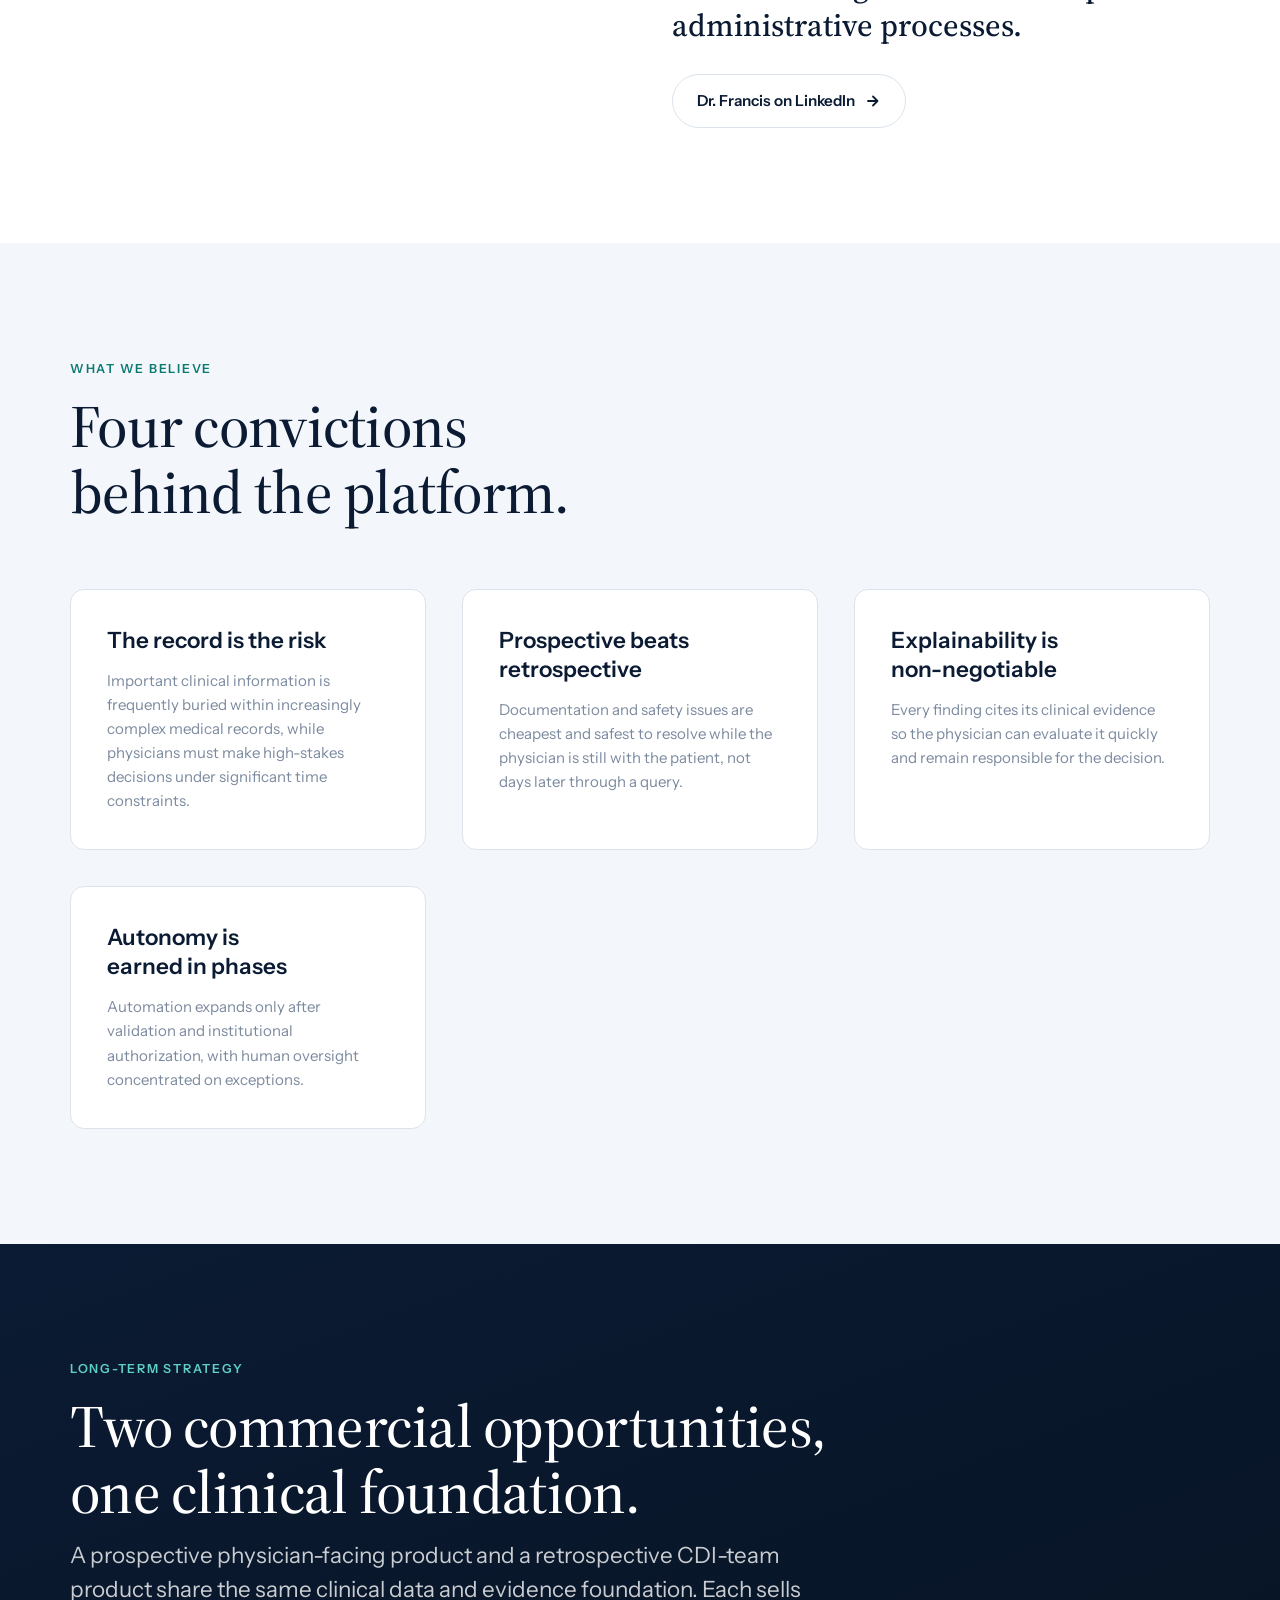
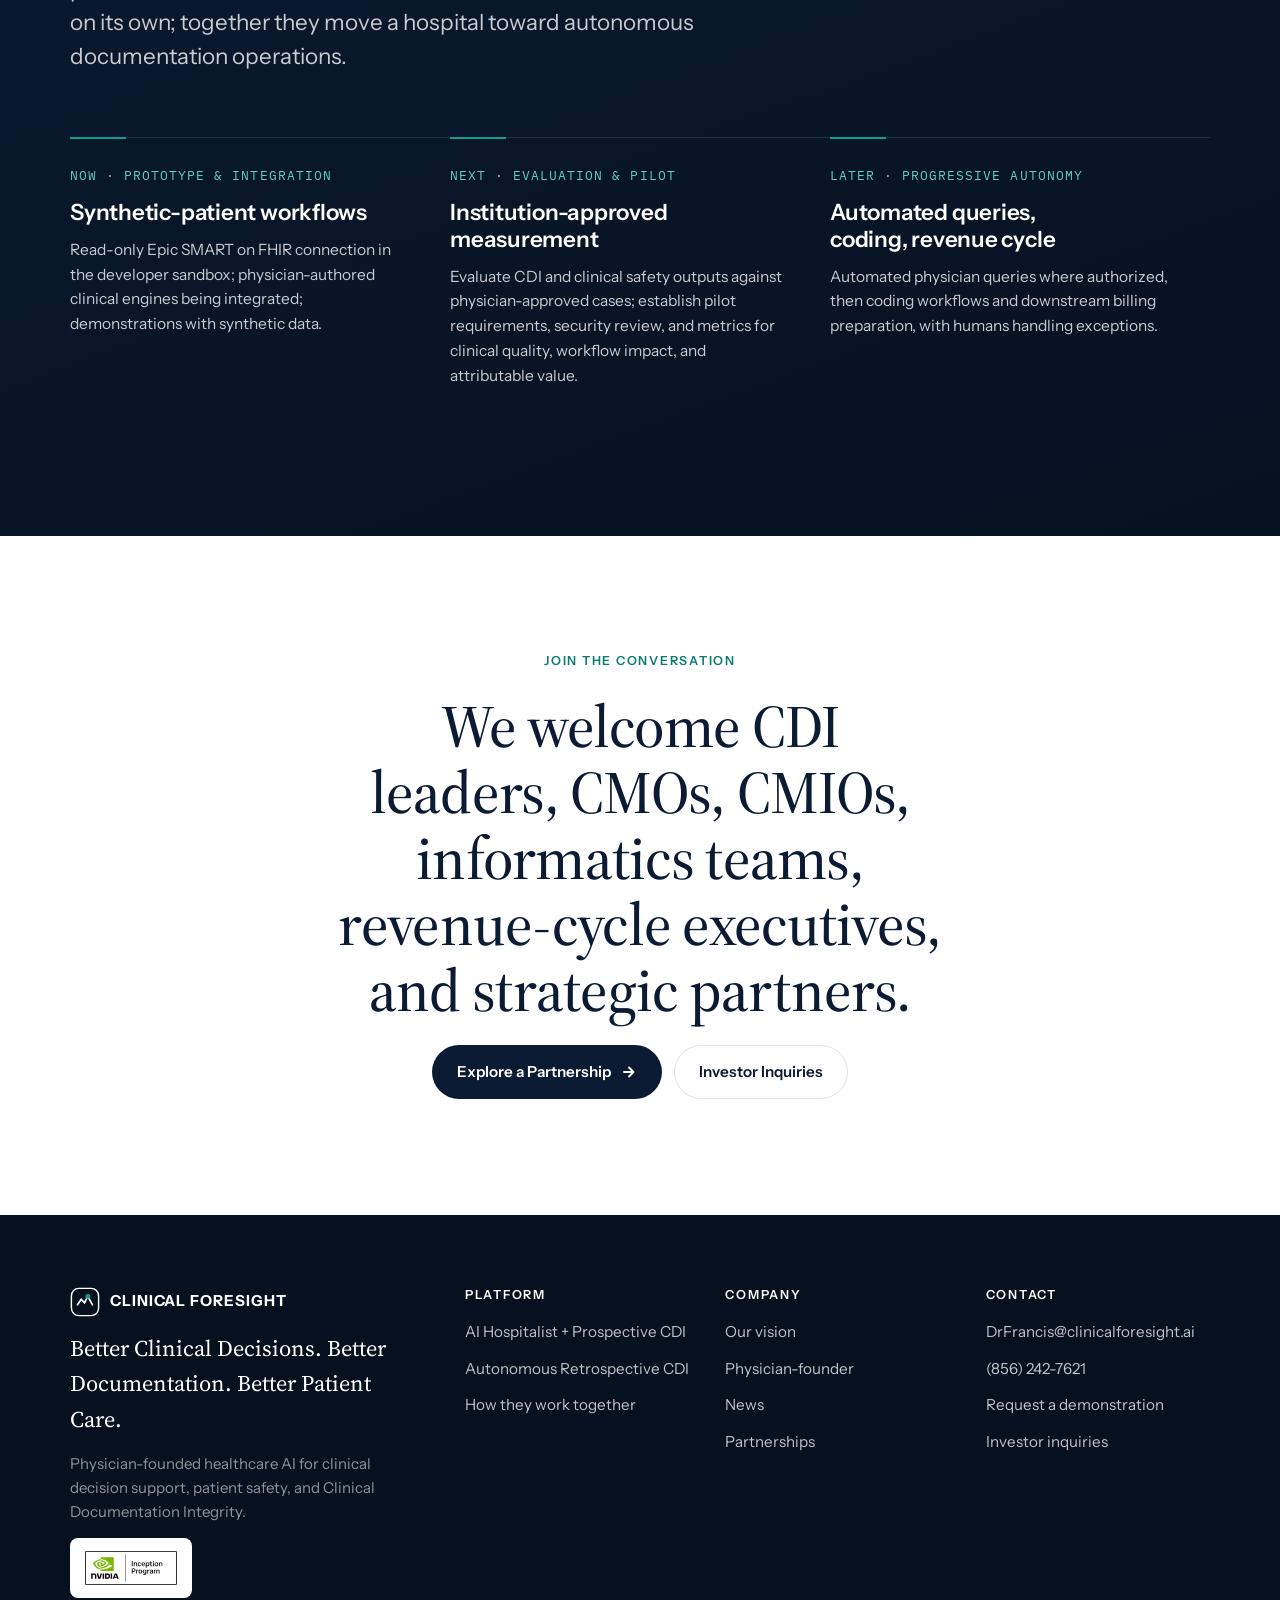
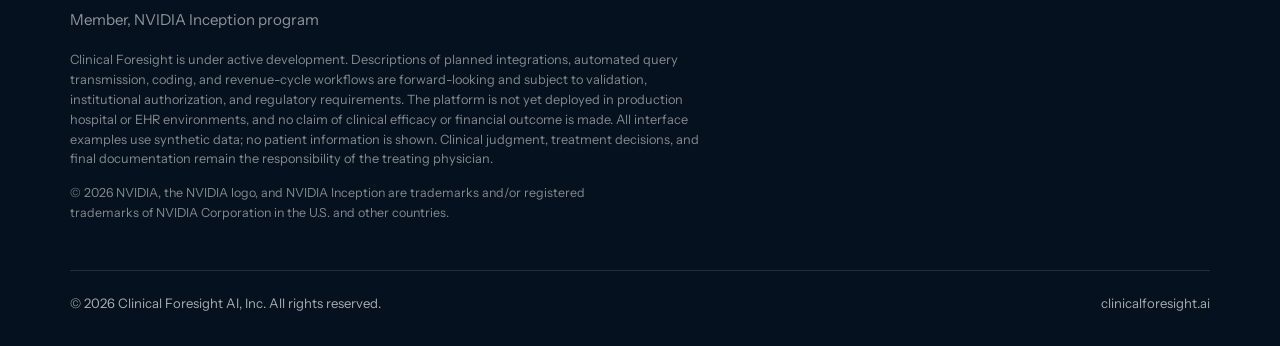
==== commit 1c21bd1d: "Add business phone with tap-to-call links - Contact page: (856) 242-7621 under the email in the Dire" ====
--- a/about.html
+++ b/about.html
@@ -26,7 +26,7 @@
 <link rel="stylesheet" href="https://fonts.googleapis.com/css2?family=Source+Serif+4:ital,opsz,wght@0,8..60,400;0,8..60,500;1,8..60,400;1,8..60,500&family=Instrument+Sans:wght@400;500;600&family=IBM+Plex+Mono:wght@400;500&display=swap">
 <link rel="stylesheet" href="assets/styles.css">
 <script type="application/ld+json">
-{"@context":"https://schema.org","@graph":[{"@type":"Organization","@id":"https://www.clinicalforesight.ai/#organization","name":"Clinical Foresight AI","legalName":"Clinical Foresight AI, Inc.","alternateName":["Clinical Foresight","ClinicalForesight.ai"],"url":"https://www.clinicalforesight.ai/","logo":{"@type":"ImageObject","url":"https://www.clinicalforesight.ai/assets/logo-512.png","width":512,"height":512},"image":"https://www.clinicalforesight.ai/assets/og-image.png","email":"DrFrancis@clinicalforesight.ai","description":"Physician-founded healthcare AI company developing clinical decision support, patient safety, and Clinical Documentation Integrity (CDI) automation for hospitals.","founder":{"@type":"Person","name":"Daniel L. Francis, DO","jobTitle":"Physician-Founder","url":"https://www.clinicalforesight.ai/about.html#founder","sameAs":["https://www.linkedin.com/in/danfrancisdo"]},"knowsAbout":["Clinical Documentation Integrity","Clinical decision support","Patient safety","Hospital medicine","SMART on FHIR"]}]}
+{"@context":"https://schema.org","@graph":[{"@type":"Organization","@id":"https://www.clinicalforesight.ai/#organization","name":"Clinical Foresight AI","legalName":"Clinical Foresight AI, Inc.","alternateName":["Clinical Foresight","ClinicalForesight.ai"],"url":"https://www.clinicalforesight.ai/","logo":{"@type":"ImageObject","url":"https://www.clinicalforesight.ai/assets/logo-512.png","width":512,"height":512},"image":"https://www.clinicalforesight.ai/assets/og-image.png","email":"DrFrancis@clinicalforesight.ai","telephone":"+18562427621","description":"Physician-founded healthcare AI company developing clinical decision support, patient safety, and Clinical Documentation Integrity (CDI) automation for hospitals.","founder":{"@type":"Person","name":"Daniel L. Francis, DO","jobTitle":"Physician-Founder","url":"https://www.clinicalforesight.ai/about.html#founder","sameAs":["https://www.linkedin.com/in/danfrancisdo"]},"knowsAbout":["Clinical Documentation Integrity","Clinical decision support","Patient safety","Hospital medicine","SMART on FHIR"]}]}
 </script>
 </head>
 <body>
@@ -195,6 +195,7 @@
         <h4>Contact</h4>
         <ul>
           <li><a href="mailto:DrFrancis@clinicalforesight.ai">DrFrancis@clinicalforesight.ai</a></li>
+          <li><a href="tel:+18562427621">(856) 242-7621</a></li>
           <li><a href="contact.html#demo">Request a demonstration</a></li>
           <li><a href="contact.html#investors">Investor inquiries</a></li>
         </ul>
--- a/assets/styles.css
+++ b/assets/styles.css
@@ -362,6 +362,7 @@
 .form__note { font-size: 0.85rem; color: var(--mute); }
 .contact-aside { display: grid; gap: 22px; align-content: start; }
 .contact-aside .email { font-family: var(--font-mono); font-size: 1rem; word-break: break-all; }
+.contact-aside .phone { font-family: var(--font-mono); font-size: 1rem; white-space: nowrap; }
 .contact-list { display: grid; gap: 10px; }
 .contact-list li { display: flex; gap: 10px; align-items: flex-start; font-size: 0.95rem; }
 .contact-list li::before { content: ""; flex: none; width: 6px; height: 6px; margin-top: 10px; border-radius: 50%; background: var(--teal); }
